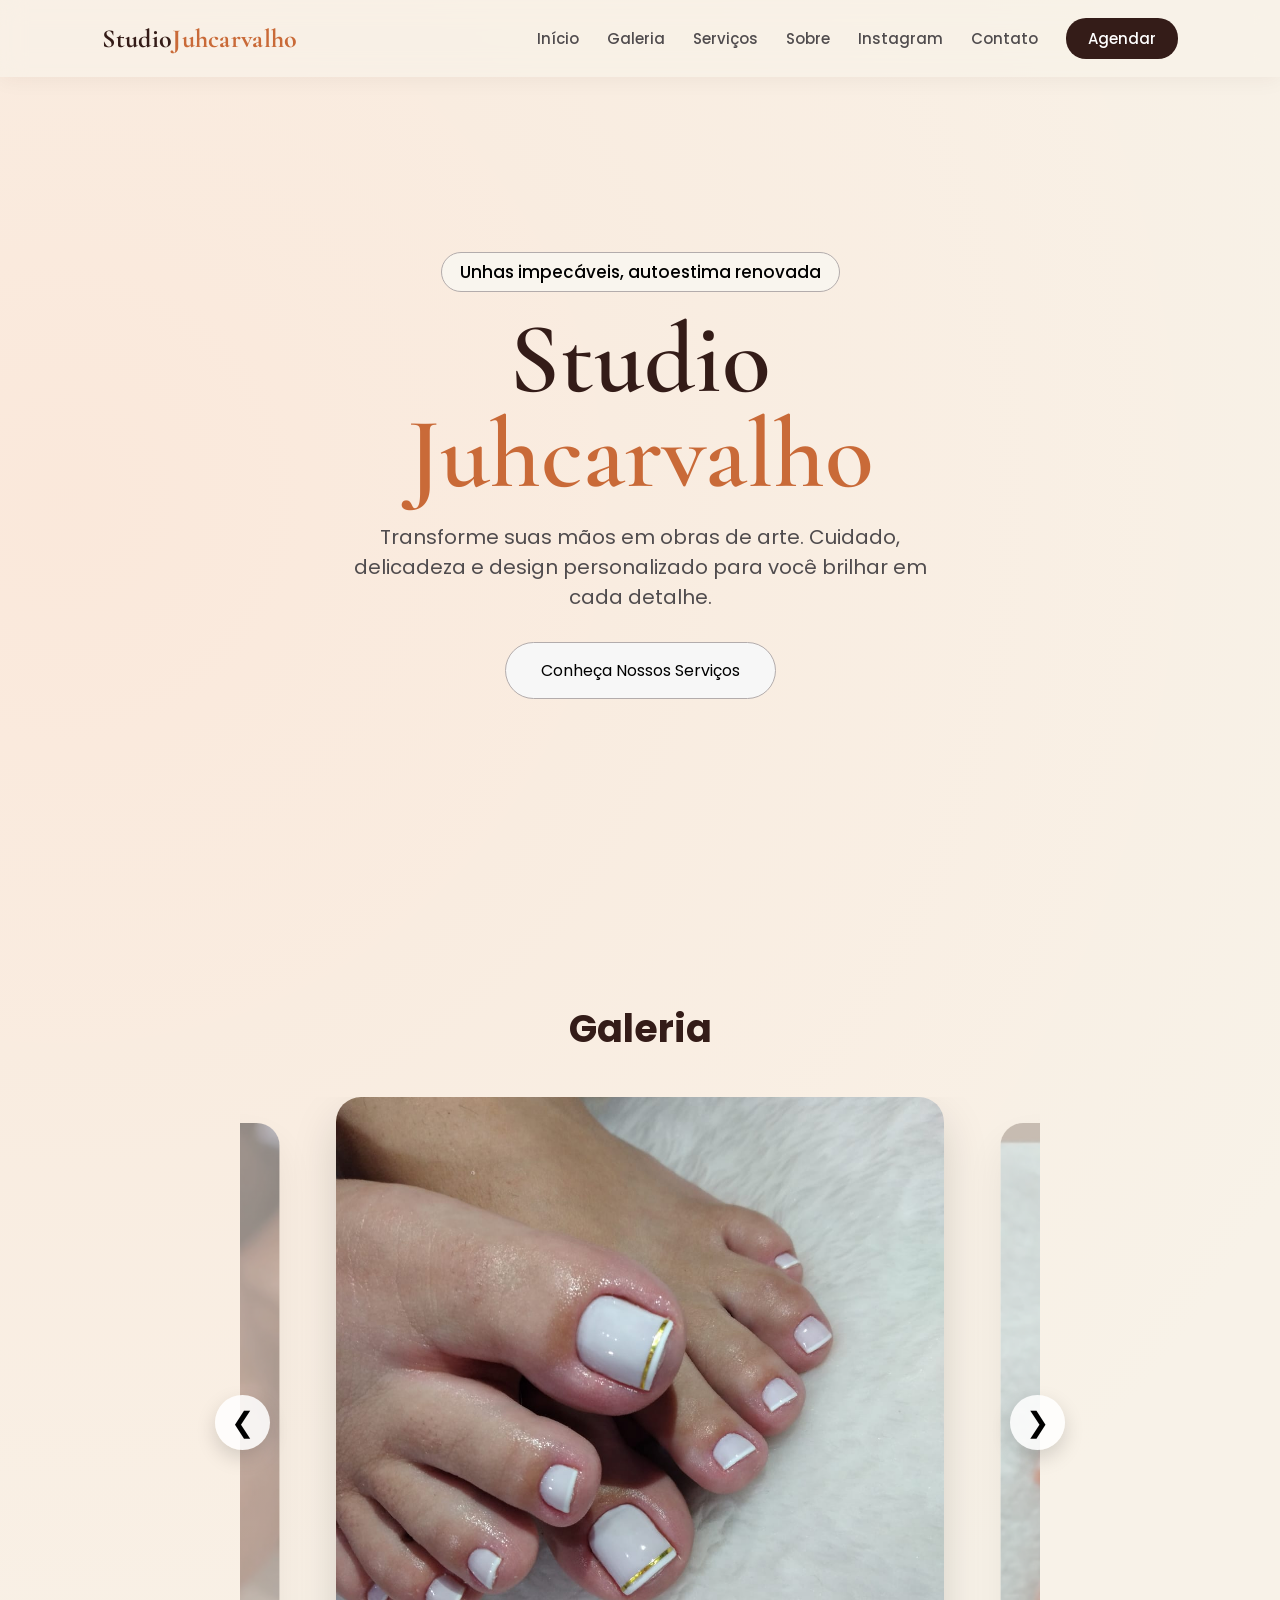
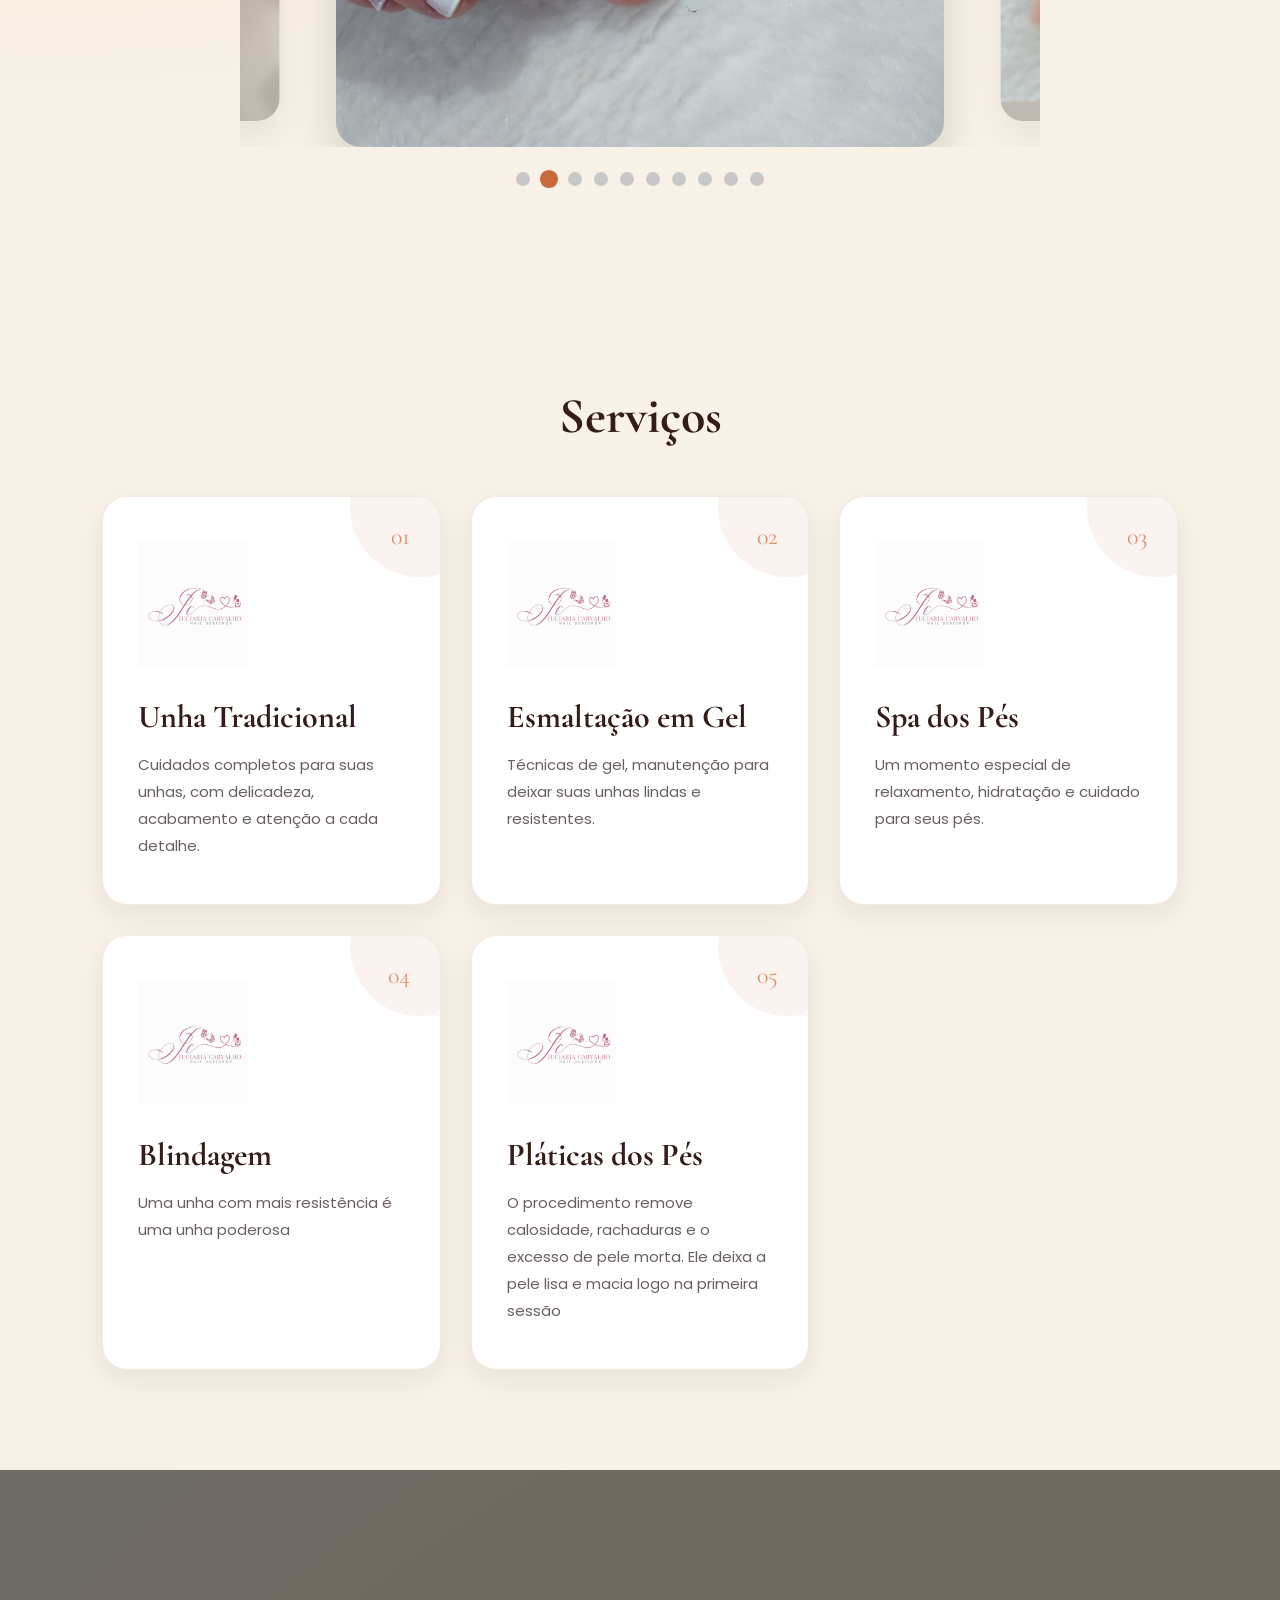
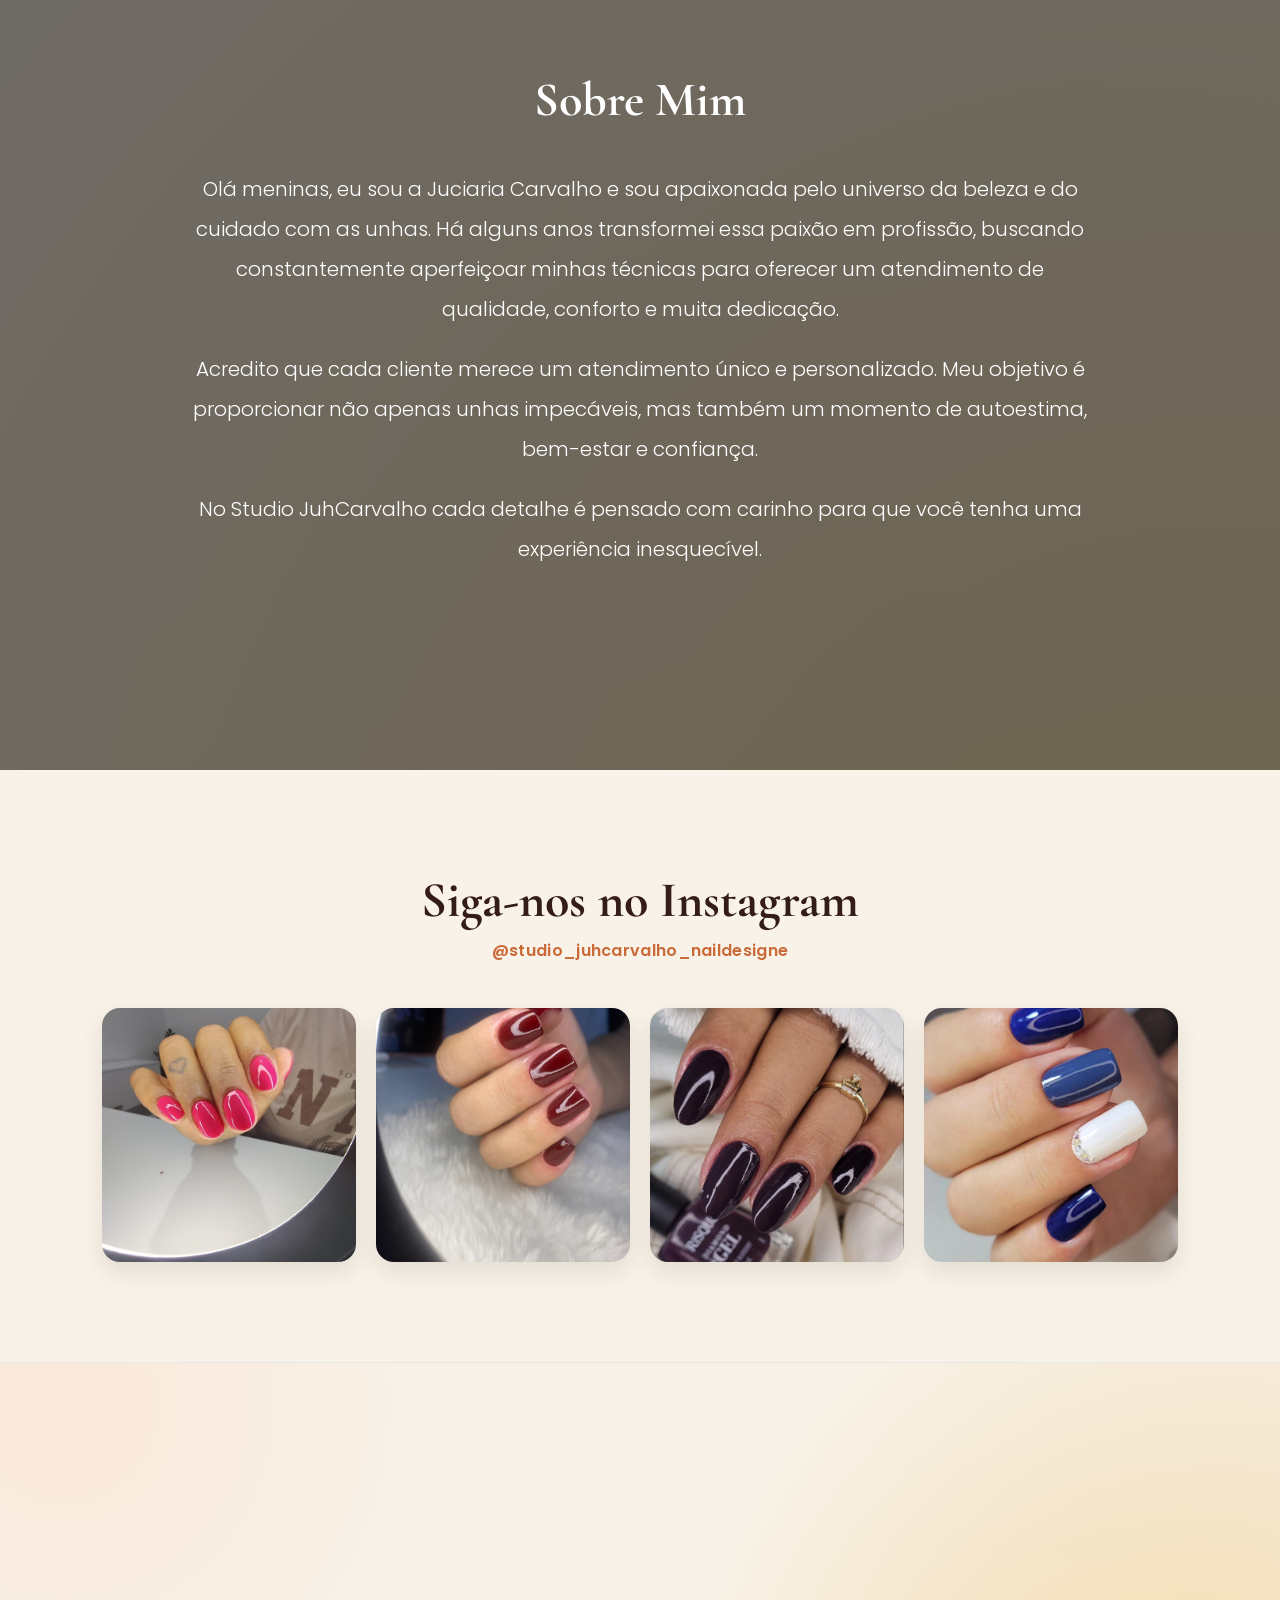
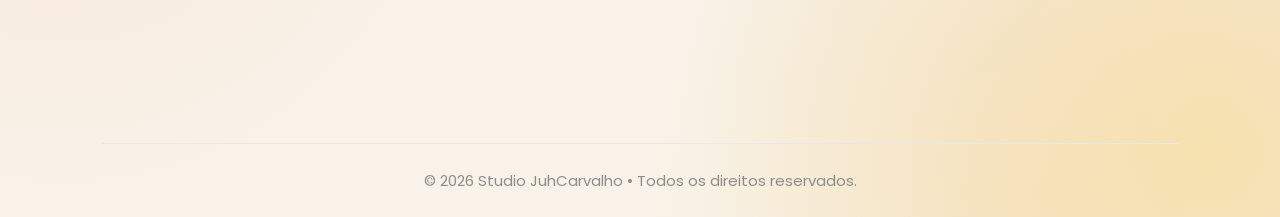
==== index.html @ 7eee3c88 "Mudança de arquivo" ====
<!DOCTYPE html>
<html lang="pt-BR">

<head>
    <meta charset="UTF-8">
    <meta name="viewport" content="width=device-width, initial-scale=1.0">

    <meta name="description"
        content="Studio Juhcarvalho - Cuidados, beleza e design personalizado para suas unhas.">

    <title>Studio Juhcarvalho</title>

    <!-- CSS -->
    <link rel="stylesheet" href="src/css/esmalteria.css">

    <!-- Google Fonts -->
    <link rel="preconnect" href="https://fonts.googleapis.com">
    <link rel="preconnect" href="https://fonts.gstatic.com" crossorigin>

    <link
        href="https://fonts.googleapis.com/css2?family=Poppins:wght@300;400;500;600;700&display=swap"
        rel="stylesheet">

    <link
        href="https://fonts.googleapis.com/css2?family=Cormorant+Garamond:wght@500;600;700&display=swap"
        rel="stylesheet">
</head>

<body>

    <!-- ==========================================
         CABEÇALHO
    =========================================== -->

    <header id="header">

        <a href="#inicio" class="logo">
            Studio<span>Juhcarvalho</span>
        </a>

        <nav id="nav-menu" aria-label="Menu principal">

            <a href="#inicio">Início</a>

            <a href="#galeria">Galeria</a>

            <a href="#servicos">Serviços</a>

            <a href="#sobre">Sobre</a>

            <a href="#instagram">Instagram</a>

            <a href="#contato">Contato</a>

            <a
                href="https://wa.me/5545998139385"
                target="_blank"
                rel="noopener noreferrer"
                class="nav-agendar">
                Agendar
            </a>

        </nav>

        <button
            class="menu-toggle"
            id="menu-toggle"
            type="button"
            aria-label="Abrir menu"
            aria-expanded="false"
            aria-controls="nav-menu">

            <span></span>
            <span></span>
            <span></span>

        </button>

    </header>

    <!-- Fundo escuro do menu mobile -->
    <div
        class="nav-overlay"
        id="nav-overlay"
        aria-hidden="true">
    </div>


    <!-- ==========================================
         HERO
    =========================================== -->

    <main>

        <section class="hero" id="inicio">

            <div class="subtitulo">
                Unhas impecáveis, autoestima renovada
            </div>

            <div class="hero-content">

                <h1 class="titulo">
                    <span class="escuro">Studio</span>
                    <br>
                    <span class="laranja">Juhcarvalho</span>
                </h1>

                <p class="color_p">
                    Transforme suas mãos em obras de arte.
                    Cuidado, delicadeza e design personalizado
                    para você brilhar em cada detalhe.
                </p>

                <a href="#servicos" class="btn">
                    Conheça nossos serviços
                </a>

            </div>

        </section>


        <!-- ==========================================
             GALERIA
        =========================================== -->

        <section id="galeria">

            <h2>Galeria</h2>

            <div class="carousel">

                <button
                    class="carousel-btn prev"
                    type="button"
                    aria-label="Imagem anterior">
                    &#10094;
                </button>

                <div class="carousel-container">

                    <div class="carousel-track">

                        <img
                            src="/img/img1.jpeg"
                            alt="Trabalho de unha realizado no Studio Juhcarvalho">

                        <img
                            src="/img/img2.jpeg"
                            alt="Trabalho de unha realizado no Studio Juhcarvalho">

                        <img
                            src="/img/img3.jpeg"
                            alt="Trabalho de unha realizado no Studio Juhcarvalho">

                        <img
                            src="/img/img4.jpeg"
                            alt="Trabalho de unha realizado no Studio Juhcarvalho">

                        <img
                            src="/img/img5.jpeg"
                            alt="Trabalho de unha realizado no Studio Juhcarvalho">

                        <img
                            src="/img/img6.jpeg"
                            alt="Trabalho de unha realizado no Studio Juhcarvalho">

                        <img
                            src="/img/img7.jpeg"
                            alt="Trabalho de unha realizado no Studio Juhcarvalho">

                        <img
                            src="/img/img8.jpeg"
                            alt="Trabalho de unha realizado no Studio Juhcarvalho">

                        <img
                            src="/img/img9.jpeg"
                            alt="Trabalho de unha realizado no Studio Juhcarvalho">

                        <img
                            src="/img/img10.jpeg"
                            alt="Trabalho de unha realizado no Studio Juhcarvalho">

                    </div>

                    <!-- Comentário teste-->

                </div>

                <button
                    class="carousel-btn next"
                    type="button"
                    aria-label="Próxima imagem">
                    &#10095;
                </button>

            </div>

            <div
                class="carousel-dots"
                aria-label="Navegação da galeria">
            </div>

        </section>


        <!-- ==========================================
             LIGHTBOX
        =========================================== -->

        <div
            class="lightbox"
            id="lightbox"
            role="dialog"
            aria-modal="true"
            aria-label="Visualização da imagem">

            <button
                class="close"
                type="button"
                aria-label="Fechar imagem">
                &times;
            </button>

            <img
                class="lightbox-img"
                src=""
                alt="Imagem ampliada">

        </div>


        <!-- ==========================================
             SERVIÇOS
        =========================================== -->

        <section id="servicos">

            <h2>Serviços</h2>

            <div class="cards">

                <div class="card">

                    <div
                        class="icone-servico"
                        aria-hidden="true">
                         <img src="/img/logo.jpeg" alt="Juciaria Carvalho Nail Designer" />
                    </div>

                    <h3>Unha Tradicional</h3>

                    <p>
                        Cuidados completos para suas unhas,
                        com delicadeza, acabamento e atenção
                        a cada detalhe.
                    </p>

                </div>


                <div class="card">

                    <div
                        class="icone-servico"
                        aria-hidden="true">
                         <img src="/img/logo.jpeg" alt="Juciaria Carvalho Nail Designer" />
                    </div>

                    <h3>Esmaltação em Gel</h3>
                    
                    <p>
                        Técnicas de gel, manutenção
                        para deixar suas unhas lindas e
                        resistentes.
                    </p>

                </div>


                <div class="card">

                    <div
                        class="icone-servico"
                        aria-hidden="true">
                         <img src="/img/logo.jpeg" alt="Juciaria Carvalho Nail Designer" />
                        
                    </div>

                    <h3>Spa dos Pés</h3>

                    <p>
                        Um momento especial de relaxamento,
                        hidratação e cuidado para seus pés.
                    </p>

                </div>

                 <div class="card">

                    <div
                        class="icone-servico"
                        aria-hidden="true">
                         <img src="/img/logo.jpeg" alt="Juciaria Carvalho Nail Designer" />
                        
                    </div>

                    <h3>Blindagem</h3>

                    <p>
                        Uma unha com mais resistência é uma unha poderosa
                    </p>

                </div>

                 <div class="card">

                    <div
                        class="icone-servico"
                        aria-hidden="true">
                         <img src="/img/logo.jpeg" alt="Juciaria Carvalho Nail Designer" />
                        
                    </div>

                    <h3>Pláticas dos Pés</h3>

                    <p>
                        O procedimento remove calosidade, rachaduras e o excesso de pele morta. Ele deixa a pele lisa e macia logo na primeira sessão
                    </p>

                </div>

                

            </div>

        </section>


        <!-- ==========================================
             SOBRE
        =========================================== -->

        <section id="sobre">

            <div class="sobre-overlay">

                <div class="sobre-conteudo">

                    <h2>Sobre Mim</h2>
                    
                    <p>
                        Olá meninas, eu sou a Juciaria Carvalho
                        e sou apaixonada pelo universo da beleza
                        e do cuidado com as unhas. Há alguns anos
                        transformei essa paixão em profissão,
                        buscando constantemente aperfeiçoar minhas
                        técnicas para oferecer um atendimento de
                        qualidade, conforto e muita dedicação.
                    </p>

                    <p>
                        Acredito que cada cliente merece um
                        atendimento único e personalizado. Meu
                        objetivo é proporcionar não apenas unhas
                        impecáveis, mas também um momento de
                        autoestima, bem-estar e confiança.
                    </p>

                    <p>
                        No Studio JuhCarvalho cada detalhe é
                        pensado com carinho para que você tenha
                        uma experiência inesquecível.
                    </p>

                </div>

            </div>

        </section>


        <!-- ==========================================
             INSTAGRAM
        =========================================== -->

        <section id="instagram">

            <h2>Siga-nos no Instagram</h2>

            <p class="instagram-sub">
                @studio_juhcarvalho_naildesigne
            </p>

            <div class="insta-grid">


                <!-- INSTAGRAM 1 -->

                <a
                    href="https://instagram.com/studio_juhcarvalho_naildesigne"
                    target="_blank"
                    rel="noopener noreferrer"
                    class="insta-item">

                    <img
                        src="/img/ft_insta1.jpeg"
                        alt="Publicação do Studio Juhcarvalho no Instagram">

                    <div class="insta-overlay">

                        <svg
                            class="insta-icon"
                            viewBox="0 0 24 24"
                            fill="none"
                            xmlns="http://www.w3.org/2000/svg"
                            aria-hidden="true">

                            <rect
                                x="2"
                                y="2"
                                width="20"
                                height="20"
                                rx="6"
                                stroke="white"
                                stroke-width="1.8"/>

                            <circle
                                cx="12"
                                cy="12"
                                r="5"
                                stroke="white"
                                stroke-width="1.8"/>

                            <circle
                                cx="17.5"
                                cy="6.5"
                                r="1.2"
                                fill="white"/>

                        </svg>

                        <span>Seguir</span>

                    </div>

                </a>


                <!-- INSTAGRAM 2 -->

                <a
                    href="https://instagram.com/studio_juhcarvalho_naildesigne"
                    target="_blank"
                    rel="noopener noreferrer"
                    class="insta-item">

                    <img
                        src="/img/ft_insta2.jpeg"
                        alt="Publicação do Studio Juhcarvalho no Instagram">

                    <div class="insta-overlay">

                        <svg
                            class="insta-icon"
                            viewBox="0 0 24 24"
                            fill="none"
                            xmlns="http://www.w3.org/2000/svg"
                            aria-hidden="true">

                            <rect
                                x="2"
                                y="2"
                                width="20"
                                height="20"
                                rx="6"
                                stroke="white"
                                stroke-width="1.8"/>

                            <circle
                                cx="12"
                                cy="12"
                                r="5"
                                stroke="white"
                                stroke-width="1.8"/>

                            <circle
                                cx="17.5"
                                cy="6.5"
                                r="1.2"
                                fill="white"/>

                        </svg>

                        <span>Seguir</span>

                    </div>

                </a>


                <!-- INSTAGRAM 3 -->

                <a
                    href="https://instagram.com/studio_juhcarvalho_naildesigne"
                    target="_blank"
                    rel="noopener noreferrer"
                    class="insta-item">

                    <img
                        src="/img/ft_insta3.jpeg"
                        alt="Publicação do Studio Juhcarvalho no Instagram">

                    <div class="insta-overlay">

                        <svg
                            class="insta-icon"
                            viewBox="0 0 24 24"
                            fill="none"
                            xmlns="http://www.w3.org/2000/svg"
                            aria-hidden="true">

                            <rect
                                x="2"
                                y="2"
                                width="20"
                                height="20"
                                rx="6"
                                stroke="white"
                                stroke-width="1.8"/>

                            <circle
                                cx="12"
                                cy="12"
                                r="5"
                                stroke="white"
                                stroke-width="1.8"/>

                            <circle
                                cx="17.5"
                                cy="6.5"
                                r="1.2"
                                fill="white"/>

                        </svg>

                        <span>Seguir</span>

                    </div>

                </a>


                <!-- INSTAGRAM 4 -->

                <a
                    href="https://instagram.com/studio_juhcarvalho_naildesigne"
                    target="_blank"
                    rel="noopener noreferrer"
                    class="insta-item">

                    <img
                        src="/img/ft_insta4.jpeg"
                        alt="Publicação do Studio Juhcarvalho no Instagram">

                    <div class="insta-overlay">

                        <svg
                            class="insta-icon"
                            viewBox="0 0 24 24"
                            fill="none"
                            xmlns="http://www.w3.org/2000/svg"
                            aria-hidden="true">

                            <rect
                                x="2"
                                y="2"
                                width="20"
                                height="20"
                                rx="6"
                                stroke="white"
                                stroke-width="1.8"/>

                            <circle
                                cx="12"
                                cy="12"
                                r="5"
                                stroke="white"
                                stroke-width="1.8"/>

                            <circle
                                cx="17.5"
                                cy="6.5"
                                r="1.2"
                                fill="white"/>

                        </svg>

                        <span>Seguir</span>

                    </div>

                </a>

            </div>

        </section>

    </main>


    <!-- ==========================================
         RODAPÉ / CONTATO
    =========================================== -->

    <footer
        class="footer"
        id="contato">

        <div class="footer-container">


            <!-- COLUNA 1 -->

            <div class="footer-col">

                <a
                    href="https://wa.me/5545998139385"
                    class="btn_agenda"
                    target="_blank"
                    rel="noopener noreferrer">

                    Agendar Horário

                </a>

                <h2 class="span_rod">
                    Studio<span>Juhcarvalho</span>
                </h2>

                <p>
                    Cuidando das suas mãos com amor,
                    arte e muita dedicação.
                    Agende seu horário e sinta a diferença.
                </p>

            </div>


            <!-- COLUNA 2 -->

            <div class="footer-col">

                <h3>CONTATO</h3>

                <p>
                    📞 (45) 9813-9385
                </p>

                <p>
                    📷 @studio_juhcarvalho_naildesigne
                </p>

                <p>
                    📍 Cascavel - PR
                </p>

            </div>


            <!-- COLUNA 3 -->

            <div class="footer-col">

                <h3>HORÁRIO DE FUNCIONAMENTO</h3>

                <p>
                    🕒 Segunda à Sexta: 6h às 22h
                </p>

                <p>
                    🕒 Sábado: 6h às 20h
                </p>

                <p>
                    🕒 Domingo: 13h às 16h
                </p>

            </div>

        </div>


        <div class="footer-bottom">

            © 2026 Studio JuhCarvalho
            • Todos os direitos reservados.

    </footer>


    <script src="src/js/esmalteria.js"></script>

</body>

</html>
---- src/css/esmalteria.css ----
/* ==================================================
   RESET
================================================== */

* {
    margin: 0;
    padding: 0;
    box-sizing: border-box;
}

html {
    scroll-behavior: smooth;
}

html,
body {
    overflow-x: hidden;
    width: 100%;
}

body {
    font-family: "Poppins", sans-serif;

    background:
        radial-gradient(
            circle at 5% 10%,
            rgba(255, 214, 194, 0.35) 0%,
            transparent 30%
        ),

        radial-gradient(
            circle at 95% 85%,
            rgba(242, 198, 92, 0.38) 0%,
            rgba(230, 174, 73, 0.18) 20%,
            transparent 42%
        ),

        radial-gradient(
            circle at 80% 100%,
            rgba(255, 230, 170, 0.22) 0%,
            transparent 35%
        ),

        #f8f2e8;

    color: #341C18;
}


/* ==================================================
   ACESSIBILIDADE
================================================== */

@media (prefers-reduced-motion: reduce) {

    *,
    *::before,
    *::after {

        animation-duration: 0.01ms !important;
        animation-iteration-count: 1 !important;
        transition-duration: 0.01ms !important;
        scroll-behavior: auto !important;

    }
}


a:focus-visible,
button:focus-visible {

    outline: 2px solid #C96A38;
    outline-offset: 3px;
    border-radius: 4px;

}


/* ==================================================
   CABEÇALHO
================================================== */

header {

    position: fixed;

    top: 0;
    left: 0;

    width: 100%;

    padding: 18px 8%;

    z-index: 1000;

    display: flex;

    justify-content: space-between;

    align-items: center;

    background: rgba(248, 242, 232, 0.7);

    backdrop-filter: blur(12px);
    -webkit-backdrop-filter: blur(12px);

    box-shadow:
        0 3px 20px rgba(52, 28, 24, 0.05);

    transition:
        background 0.35s ease,
        box-shadow 0.35s ease,
        padding 0.35s ease;

}


header.scrolled {

    padding: 12px 8%;

    background: rgba(248, 242, 232, 0.94);

    box-shadow:
        0 3px 20px rgba(52, 28, 24, 0.09);

}


/* ==================================================
   LOGO
================================================== */

.logo {

    font-family: "Cormorant Garamond", serif;

    font-size: 26px;

    font-weight: 700;

    text-decoration: none;

    letter-spacing: 0.3px;

    color: #341C18;

}

.logo span {
    color: #C96A38;
}


/* ==================================================
            CABEÇALHO   
================================================== */

nav {

    display: flex;

    align-items: center;

    gap: 28px;

}

nav a {

    text-decoration: none;

    color: #504c4e;

    font-weight: 500;

    font-size: 15px;

    position: relative;

    transition:
        color 0.3s ease;

}

nav a::after {

    content: "";

    position: absolute;

    left: 0;
    bottom: -5px;

    width: 0;

    height: 2px;

    background: #C96A38;

    transition:
        width 0.3s ease;

}

nav a:hover {
    color: #341C18;
}

nav a:hover::after {
    width: 100%;
}


/* ==================================================
   BOTÃO AGENDAR DO MENU
================================================== */

nav a.nav-agendar {

    background: #341C18;

    color: white;

    padding: 9px 22px;

    border-radius: 20px;

    transition:
        background 0.3s ease,
        transform 0.3s ease;

}

nav a.nav-agendar::after {
    display: none;
}

nav a.nav-agendar:hover {

    background: #C96A38;

    color: white;

    transform: translateY(-2px);

}


/* ==================================================
    ESPAÇAMENTO CABEÇALHO
================================================== */

.menu-toggle {

    display: none;

    flex-direction: column;

    justify-content: space-between;

    width: 26px;
    height: 18px;

    background: transparent;

    border: none;

    padding: 0;

    cursor: pointer;

    z-index: 1020;

}

.menu-toggle span {

    display: block;

    height: 2px;

    width: 100%;

    background: #341C18;

    border-radius: 2px;

    transition:
        transform 0.3s ease,
        opacity 0.3s ease;

}


.menu-toggle.active span:nth-child(1) {

    transform:
        translateY(8px)
        rotate(45deg);

}

.menu-toggle.active span:nth-child(2) {
    opacity: 0;
}

.menu-toggle.active span:nth-child(3) {

    transform:
        translateY(-8px)
        rotate(-45deg);

}


/* ==================================================
   OVERLAY DO MENU
================================================== */

.nav-overlay {

    display: none;

    position: fixed;

    inset: 0;

    background: rgba(20, 12, 10, 0.45);

    z-index: 998;

    opacity: 0;

    transition:
        opacity 0.3s ease;

}

.nav-overlay.active {

    display: block;

    opacity: 1;

}


/* ==================================================
   HERO
================================================== */

.hero {

    min-height: 100vh;

    display: flex;

    flex-direction: column;

    align-items: center;

    justify-content: center;

    text-align: center;

    padding: 110px 8% 60px;

}


/* ==================================================
   SUBTÍTULO
================================================== */

.subtitulo {

    display: inline-block;

    background-color: oklch(97% 0.01 80);

    color: #000;

    padding: 6px 18px;

    border-radius: 20px;

    font-size: 17px;

    margin-bottom: 20px;

    font-weight: 500;

    border: 1px solid #b3acac;

}


/* ==================================================
   TÍTULO
================================================== */

.titulo {

    font-family: "Cormorant Garamond", serif;

    font-weight: 600;

    line-height: 0.95;

    text-align: center;

    margin: 0 0 20px;

}

.escuro {

    color: #341C18;

    font-size: clamp(
        52px,
        10vw,
        100px
    );

}

.laranja {

    color: #C96A38;

    font-size: clamp(
        52px,
        10vw,
        100px
    );

}


.hero p {

    font-size: 20px;

    margin: 0 auto 30px;

    max-width: 600px;

}

.color_p {
    color: #504c4e;
}


/* ==================================================
   BOTÕES
================================================== */

.btn {

    display: inline-block;

    padding: 15px 35px;

    background: #f7f7f7;

    color: #000;

    border-radius: 30px;

    text-decoration: none;

    text-transform: capitalize;

    border: 1px solid #b3acac;

    transition:
        background-color 0.4s ease,
        transform 0.3s ease,
        box-shadow 0.3s ease;

}

.btn:hover {

    background: #bdbdbd;

    transform: translateY(-3px);

    box-shadow:
        0 8px 20px rgba(0, 0, 0, 0.15);

}


/* ==================================================
   BOTÕES DAS SEÇÕES
================================================== */

section {

    padding: 100px 8%;

}

#inicio,
#galeria,
#servicos,
#sobre,
#instagram,
#contato {

    scroll-margin-top: 90px;

}

h2 {

    font-size:
        clamp(28px, 5vw, 38px);

    margin-bottom: 40px;

    text-align: center;

}


/* ==================================================
   GALERIA
================================================== */

#galeria {

    padding: 100px 8%;

}




/*Mudar tamanho do carrocel*/
.carousel {

    position: relative;

    width: 100%;

    max-width: 800px;

    margin: auto;

    display: flex;

    align-items: center;

    justify-content: center;

}


.carousel-container {

    width: 100%;

    overflow: hidden;

}


.carousel-track {

    display: flex;

    align-items: center;

    transition:
        transform 0.6s ease;

}


/* ==================================================
   PEEK: mostra um "pedaço" das fotos vizinhas
   nas laterais antes delas aparecerem por completo
================================================== */

.carousel-track img {

    flex: 0 0 76%;

    width: 76%;

    margin: 0 2%;

    height: 650px;

    object-fit: cover;

    object-position: center;

    border-radius: 25px;

    box-shadow:
        0 20px 45px rgba(0, 0, 0, 0.15);

    user-select: none;

    -webkit-user-drag: none;

    cursor: pointer;

    display: block;

    opacity: 0.45;

    transform: scale(0.92);

    filter: brightness(0.85);

    transition:
        transform 0.6s ease,
        opacity 0.6s ease,
        filter 0.6s ease;

}


.carousel-track img.slide-ativo {

    opacity: 1;

    transform: scale(1);

    filter: brightness(1);

}


.carousel-track img:hover {
    filter: brightness(0.95);
}

.carousel-track img.slide-ativo:hover {
    filter: brightness(1);
}


/* ==================================================
   SETAS
================================================== */

.carousel-btn {

    position: absolute;

    width: 55px;

    height: 55px;

    border: none;

    border-radius: 50%;

    background: rgba(255, 255, 255, 0.85);

    font-size: 28px;

    cursor: pointer;

    z-index: 10;

    transition:
        transform 0.3s ease,
        background 0.3s ease;

    box-shadow:
        0 8px 20px rgba(0, 0, 0, 0.15);

}

.carousel-btn:hover {

    transform: scale(1.1);

    background: white;

}

.prev {
    left: -25px;
}

.next {
    right: -25px;
}


/* ==================================================
   BOLINHAS
================================================== */

.carousel-dots {

    display: flex;

    justify-content: center;

    gap: 12px;

    margin-top: 25px;

}

.dot {

    width: 14px;

    height: 14px;

    border-radius: 50%;

    background: #c8c8c8;

    cursor: pointer;

    border: none;

    padding: 0;

    transition:
        transform 0.3s ease,
        background 0.3s ease;

}

.dot.active {

    background: #C96A38;

    transform: scale(1.3);

}


/* ==================================================
   LIGHTBOX
================================================== */

.lightbox {

    position: fixed;

    inset: 0;

    width: 100%;
    height: 100%;

    background: rgba(0, 0, 0, 0.92);

    display: none;

    justify-content: center;

    align-items: center;

    z-index: 99999;

    padding: 30px;

}

.lightbox.active {
    display: flex;
}


.lightbox img {

    max-width: 90%;

    max-height: 90%;

    border-radius: 20px;

    object-fit: contain;

}


.close {

    position: absolute;

    top: 20px;

    right: 30px;

    width: 50px;
    height: 50px;

    border: none;

    background: transparent;

    color: white;

    font-size: 45px;

    line-height: 1;

    cursor: pointer;

}


/* ==================================================
   SERVIÇOS
================================================== */

#servicos {

    background: #f8f2e8;

}

#servicos h2 {

    font-family: "Cormorant Garamond", serif;

    font-size:
        clamp(32px, 6vw, 50px);

    color: #341C18;

    margin-bottom: 50px;

}


/* ==================================================
   CARDS/BLOCOS SERVIÇOS
================================================== */

.cards {

    display: grid;

    grid-template-columns:
        repeat(3, 1fr);

    gap: 30px;

    max-width: 1200px;

    margin: auto;

}


.card {

    position: relative;

    padding: 45px 35px;

    min-height: 300px;

    background: white;

    border-radius: 25px;

    border:
        1px solid rgba(
            201,
            106,
            56,
            0.15
        );

    box-shadow:
        0 10px 30px rgba(
            52,
            28,
            24,
            0.08
        );

    overflow: hidden;

    transition:
        transform 0.4s ease,
        box-shadow 0.4s ease,
        background 0.4s ease;

}


.card::before {

    content: "";

    position: absolute;

    width: 140px;
    height: 140px;

    border-radius: 50%;

    background:
        rgba(201, 106, 56, 0.08);

    top: -60px;
    right: -50px;

    transition:
        transform 0.4s ease;

}


.card::after {

    content: "01";

    position: absolute;

    top: 25px;
    right: 30px;

    font-family:
        "Cormorant Garamond",
        serif;

    font-size: 24px;

    color: #C96A38;

    opacity: 0.7;

}


.card:nth-child(2)::after {
    content: "02";
}

.card:nth-child(3)::after {
    content: "03";
}

.card:nth-child(4)::after {
    content: "04";
}

.card:nth-child(5)::after {
    content: "05";
}


/* ==================================================
   ÍCONE CARD SERVIÇOS
================================================== */

.icone-servico {
    display: flex;
    align-items: center;
    margin-bottom: 12px;
}

.icone-servico img {
    width: 110px;
    height: auto;
    object-fit: contain;
}


.card:hover .icone-servico {

    transform:
        rotate(8deg)
        scale(1.1);

}


/* ==================================================
   TÍTULO DO CARD SERVIÇOS
================================================== */

.card h3 {

    position: relative;

    font-family:
        "Cormorant Garamond",
        serif;

    font-size: 32px;

    color: #341C18;

    margin-top: 30px;

    margin-bottom: 15px;

}


/* ==================================================
   TEXTO DO CARD SERVIÇOS
================================================== */

.card p {

    position: relative;

    font-size: 15px;

    line-height: 1.8;

    color: #6a5f5f;

    max-width: 300px;

}


/* ==================================================
   HOVER CARD SERVIÇOS
================================================== */

.card:hover {

    transform:
        translateY(-12px);

    background: #fffaf5;

    box-shadow:
        0 20px 45px rgba(
            52,
            28,
            24,
            0.15
        );

}

.card:hover::before {

    transform:
        scale(1.5);

}


/* ==================================================
   SOBRE
================================================== */

#sobre {

    padding: 0;

    background-image:
        url("/img/juh.png");

    background-size: cover;

    background-position: center top;

    background-repeat: no-repeat;

    background-attachment: fixed;

}


.sobre-overlay {

    width: 100%;

    min-height: 100vh;

    background:
        rgba(0, 0, 0, 0.55);

    display: flex;

    justify-content: center;

    align-items: center;

    padding: 100px 8%;

}


.sobre-conteudo {

    max-width: 900px;

    color: white;

    text-align: center;

}


.sobre-conteudo h2 {

    font-family:
        "Cormorant Garamond",
        serif;

    font-size:
        clamp(30px, 7vw, 48px);

    margin-bottom: 40px;

    color: white;

}


.sobre-conteudo p {

    font-size: 20px;

    line-height: 2;

    font-weight: 300;

    margin-bottom: 20px;

}

.sobre-conteudo p:last-child {
    margin-bottom: 0;
}


/* ==================================================
   INSTAGRAM
================================================== */

#instagram {

    background: #f8f2e8;

    text-align: center;

}


#instagram h2 {

    font-family:
        "Cormorant Garamond",
        serif;

    font-size:
        clamp(32px, 6vw, 50px);

    color: #341C18;

    margin-bottom: 8px;

}


.instagram-sub {

    color: #C96A38;

    font-weight: 600;

    font-size: 16px;

    letter-spacing: 0.3px;

    margin-bottom: 45px;

}


.insta-grid {

    display: grid;

    grid-template-columns:
        repeat(4, 1fr);

    gap: 20px;

    max-width: 1200px;

    margin: 0 auto;

}


.insta-item {

    position: relative;

    display: block;

    aspect-ratio: 1 / 1;

    overflow: hidden;

    border-radius: 18px;

    box-shadow:
        0 10px 25px rgba(
            52,
            28,
            24,
            0.1
        );

}


.insta-item img {

    width: 100%;

    height: 100%;

    object-fit: cover;

    display: block;

    transition:
        transform 0.5s ease;

}


.insta-overlay {

    position: absolute;

    inset: 0;

    display: flex;

    flex-direction: column;

    align-items: center;

    justify-content: center;

    gap: 8px;

    background:
        linear-gradient(
            150deg,
            rgba(201, 106, 56, 0.88),
            rgba(52, 28, 24, 0.88)
        );

    opacity: 0;

    transition:
        opacity 0.4s ease;

}


.insta-icon {

    width: 30px;

    height: 30px;

}


.insta-overlay span {

    color: white;

    font-weight: 600;

    font-size: 14px;

    letter-spacing: 0.5px;

    text-transform: uppercase;

}


.insta-item:hover .insta-overlay,
.insta-item:focus-visible .insta-overlay {

    opacity: 1;

}


.insta-item:hover img {

    transform:
        scale(1.08);

}


/* ==================================================
   RODAPÉ
================================================== */

.footer {

    background:

        radial-gradient(
            circle at 5% 10%,
            rgba(255, 214, 194, 0.35) 0%,
            transparent 30%
        ),

        radial-gradient(
            circle at 95% 85%,
            rgba(242, 198, 92, 0.38) 0%,
            rgba(230, 174, 73, 0.18) 20%,
            transparent 42%
        ),

        radial-gradient(
            circle at 80% 100%,
            rgba(255, 230, 170, 0.22) 0%,
            transparent 35%
        ),

        #f8f2e8;

    padding:
        70px 8% 25px;

    border-top:
        1px solid #e6e6e6;

}


.footer-container {

    display: flex;

    justify-content: space-between;

    flex-wrap: wrap;

    gap: 50px;

}


.footer-col {

    flex: 1;

    min-width: 250px;

}


.footer-col h2 {

    font-family:
        "Cormorant Garamond",
        serif;

    font-size:
        clamp(30px, 6vw, 42px);

    margin-bottom: 20px;

    color: #341C18;

}


.footer-col h2 span {
    color: #C96A38;
}


.footer-col h3 {

    font-size: 22px;

    margin-bottom: 25px;

    color: #341C18;

    letter-spacing: 1px;

}


.footer-col p {

    color: #6a5f5f;

    font-size: 17px;

    line-height: 2;

}



/* ==================================================
   BOTÃO AGENDA
================================================== */

.btn_agenda {

    display: inline-block;

    padding: 15px 35px;

    background: #3ebe74;

    color: #000;

    border-radius: 30px;

    text-decoration: none;

    border: 1px solid #b3acac;

    margin-bottom: 30px;

    transition:
        background-color 0.4s ease,
        transform 0.3s ease,
        box-shadow 0.3s ease;

}


.btn_agenda:hover {

    background: #ebdde8;

    transform:
        translateY(-3px);

    box-shadow:
        0 8px 20px rgba(
            0,
            0,
            0,
            0.15
        );

}


.span_rod {

    display: flex;

    justify-content: flex-start;

}


/* ==================================================
   FOOTER BOTTOM
================================================== */

.footer-bottom {

    margin-top: 50px;

    padding-top: 25px;

    border-top:
        1px solid #e8e8e8;

    text-align: center;

    color: #8d8d8d;

    font-size: 15px;

}


/* ==================================================
   ANIMAÇÃO
================================================== */

.animar {

    opacity: 0;

    transform:
        translateY(40px);

    transition:
        opacity 0.9s ease,
        transform 0.9s ease;

}


.animar.aparecer {

    opacity: 1;

    transform:
        translateY(0);

}


/* ==================================================
   TABLET
================================================== */

@media (max-width: 1024px) {

    .menu-toggle {
        display: flex;
    }


    nav {

        position: fixed;

        top: 0;

        right: -100%;

        height: 100vh;

        width: min(
            78%,
            320px
        );

        background: #f8f2e8;

        flex-direction: column;

        align-items: flex-start;

        justify-content: center;

        gap: 30px;

        padding: 40px;

        box-shadow:
            -12px 0 35px rgba(
                0,
                0,
                0,
                0.12
            );

        z-index: 1010;

        transition:
            right 0.4s ease;

    }


    nav.active {
        right: 0;
    }


    nav a {
        font-size: 18px;
    }


    nav a.nav-agendar {
        margin-top: 10px;
    }


    .cards {

        grid-template-columns: 1fr;

        gap: 24px;

    }


    .card {

        max-width: 480px;

        width: 100%;

        margin: 0 auto;

    }


    .insta-grid {

        grid-template-columns:
            repeat(2, 1fr);

    }

}


/* ==================================================
   TABLET GALERIA
================================================== */

@media (max-width: 900px) {

    .carousel-track img {

        height: 420px;

        flex: 0 0 82%;
        width: 82%;
        margin: 0 1.5%;

    }


    .carousel-btn {

        width: 45px;

        height: 45px;

        font-size: 22px;

    }


    .prev {
        left: 10px;
    }

    .next {
        right: 10px;
    }


    #sobre {

        background-attachment:
            scroll;

    }


    .sobre-conteudo p {

        font-size: 16px;

        line-height: 1.8;

    }

}


/* ==================================================
   CELULAR
================================================== */

@media (max-width: 600px) {

    section {

        padding:
            60px 6%;

    }


    #galeria {

        padding:
            60px 6%;

    }


    .hero {

        min-height: 100vh;

        padding:
            110px 6% 50px;

    }


    .subtitulo {

        font-size: 14px;

        padding:
            6px 14px;

    }


    .escuro,
    .laranja {

        font-size:
            clamp(
                46px,
                14vw,
                70px
            );

    }


    .hero p {

        font-size: 17px;

        padding:
            0 4px;

    }


    .btn {

        padding:
            13px 25px;

        font-size: 14px;

    }


    .carousel-track img {

        height: 280px;

        flex: 0 0 86%;
        width: 86%;
        margin: 0 1%;
        border-radius: 18px;

    }


    .carousel-btn {

        width: 40px;

        height: 40px;

        font-size: 20px;

    }


    .prev {
        left: 8px;
    }

    .next {
        right: 8px;
    }


    .carousel-dots {

        gap: 9px;

        margin-top: 18px;

    }


    .dot {

        width: 11px;

        height: 11px;

    }


    #servicos h2,
    #instagram h2 {

        margin-bottom:
            30px;

    }


    .card {

        padding:
            35px 25px;

        min-height:
            unset;

    }


    .card h3 {

        font-size: 26px;

    }


    .card p {

        max-width:
            100%;

    }


    .sobre-overlay {

        padding:
            80px 6%;

    }


    .sobre-conteudo h2 {

        margin-bottom:
            25px;

    }


    .sobre-conteudo p {

        font-size: 15px;

        line-height:
            1.8;

    }


    .insta-grid {

        grid-template-columns:
            repeat(2, 1fr);

        gap: 14px;

    }


    .footer {

        padding:
            60px 6% 25px;

    }


    .footer-container {

        gap: 40px;

    }


    .footer-col {

        min-width:
            100%;

    }


    .footer-col h3 {

        font-size: 19px;

    }


    .footer-col p {

        font-size: 15px;

    }


    .span_rod {

        justify-content:
            flex-start;

    }

}
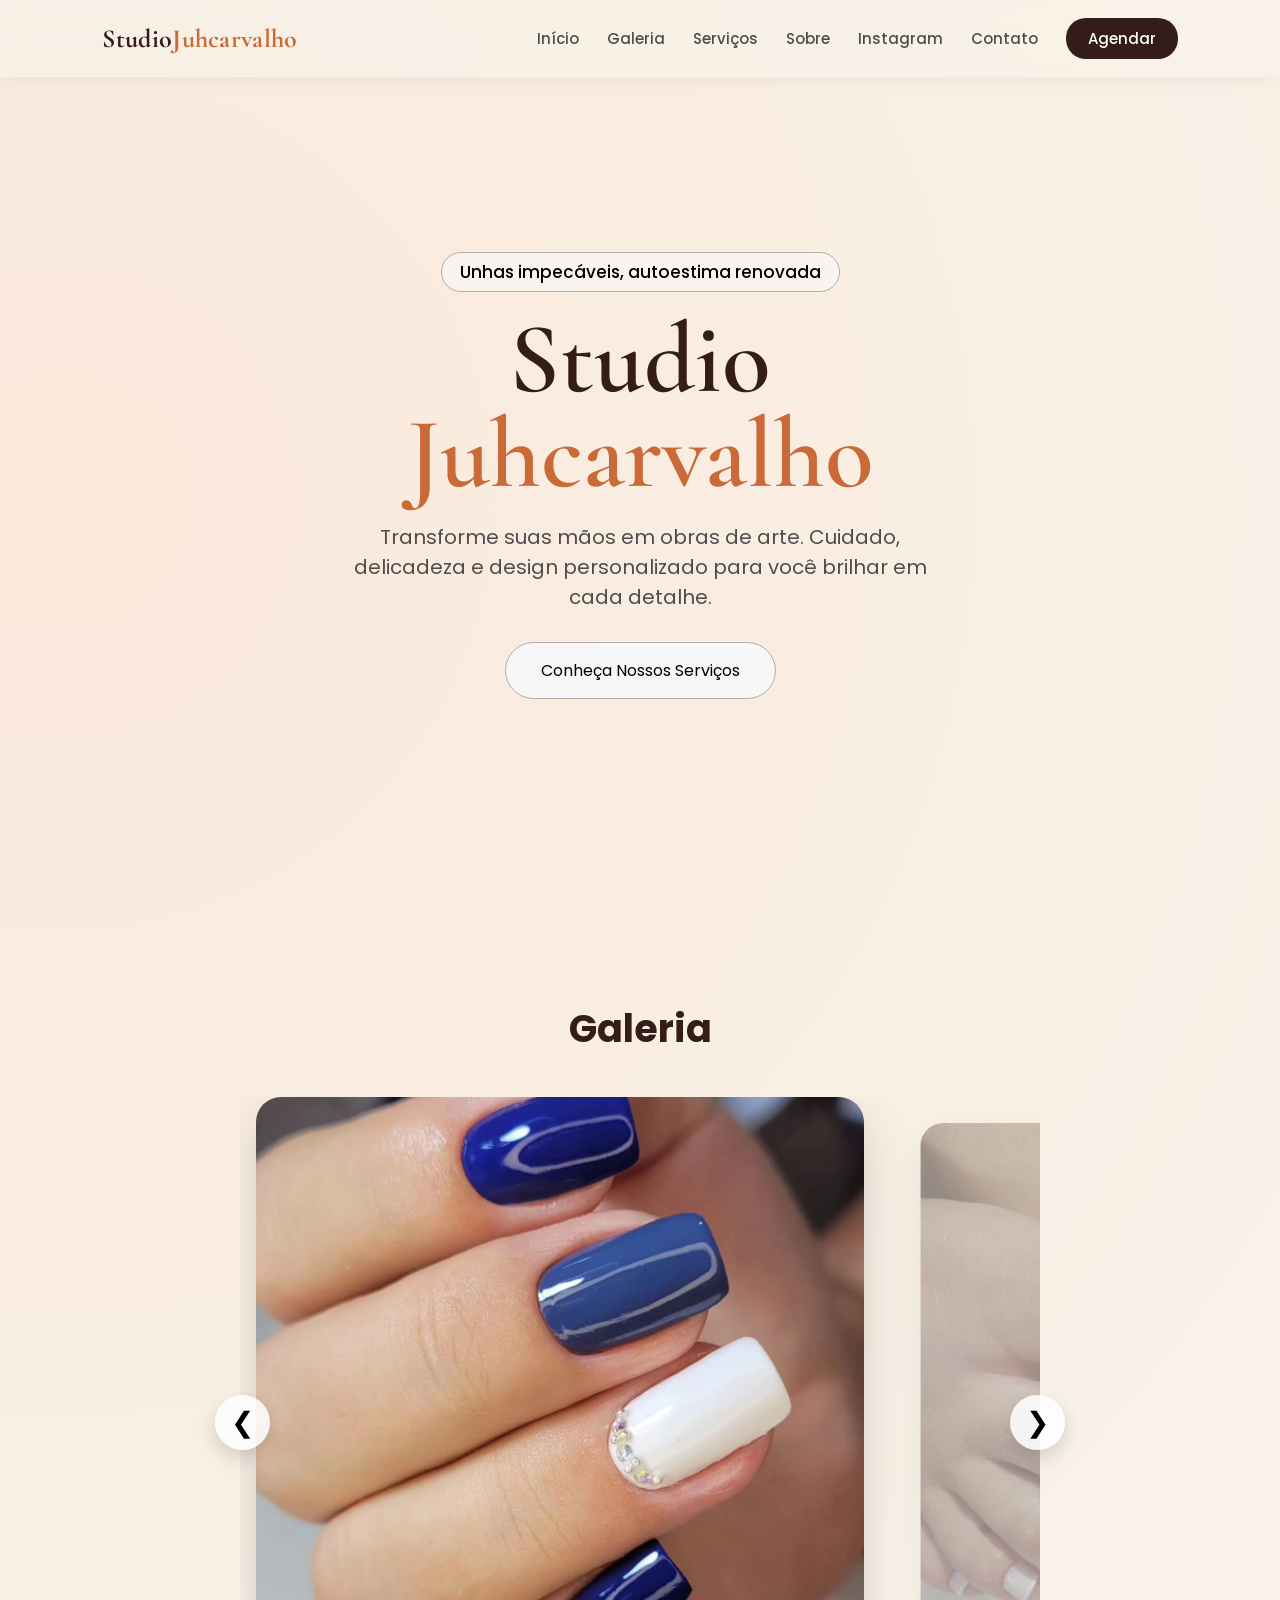
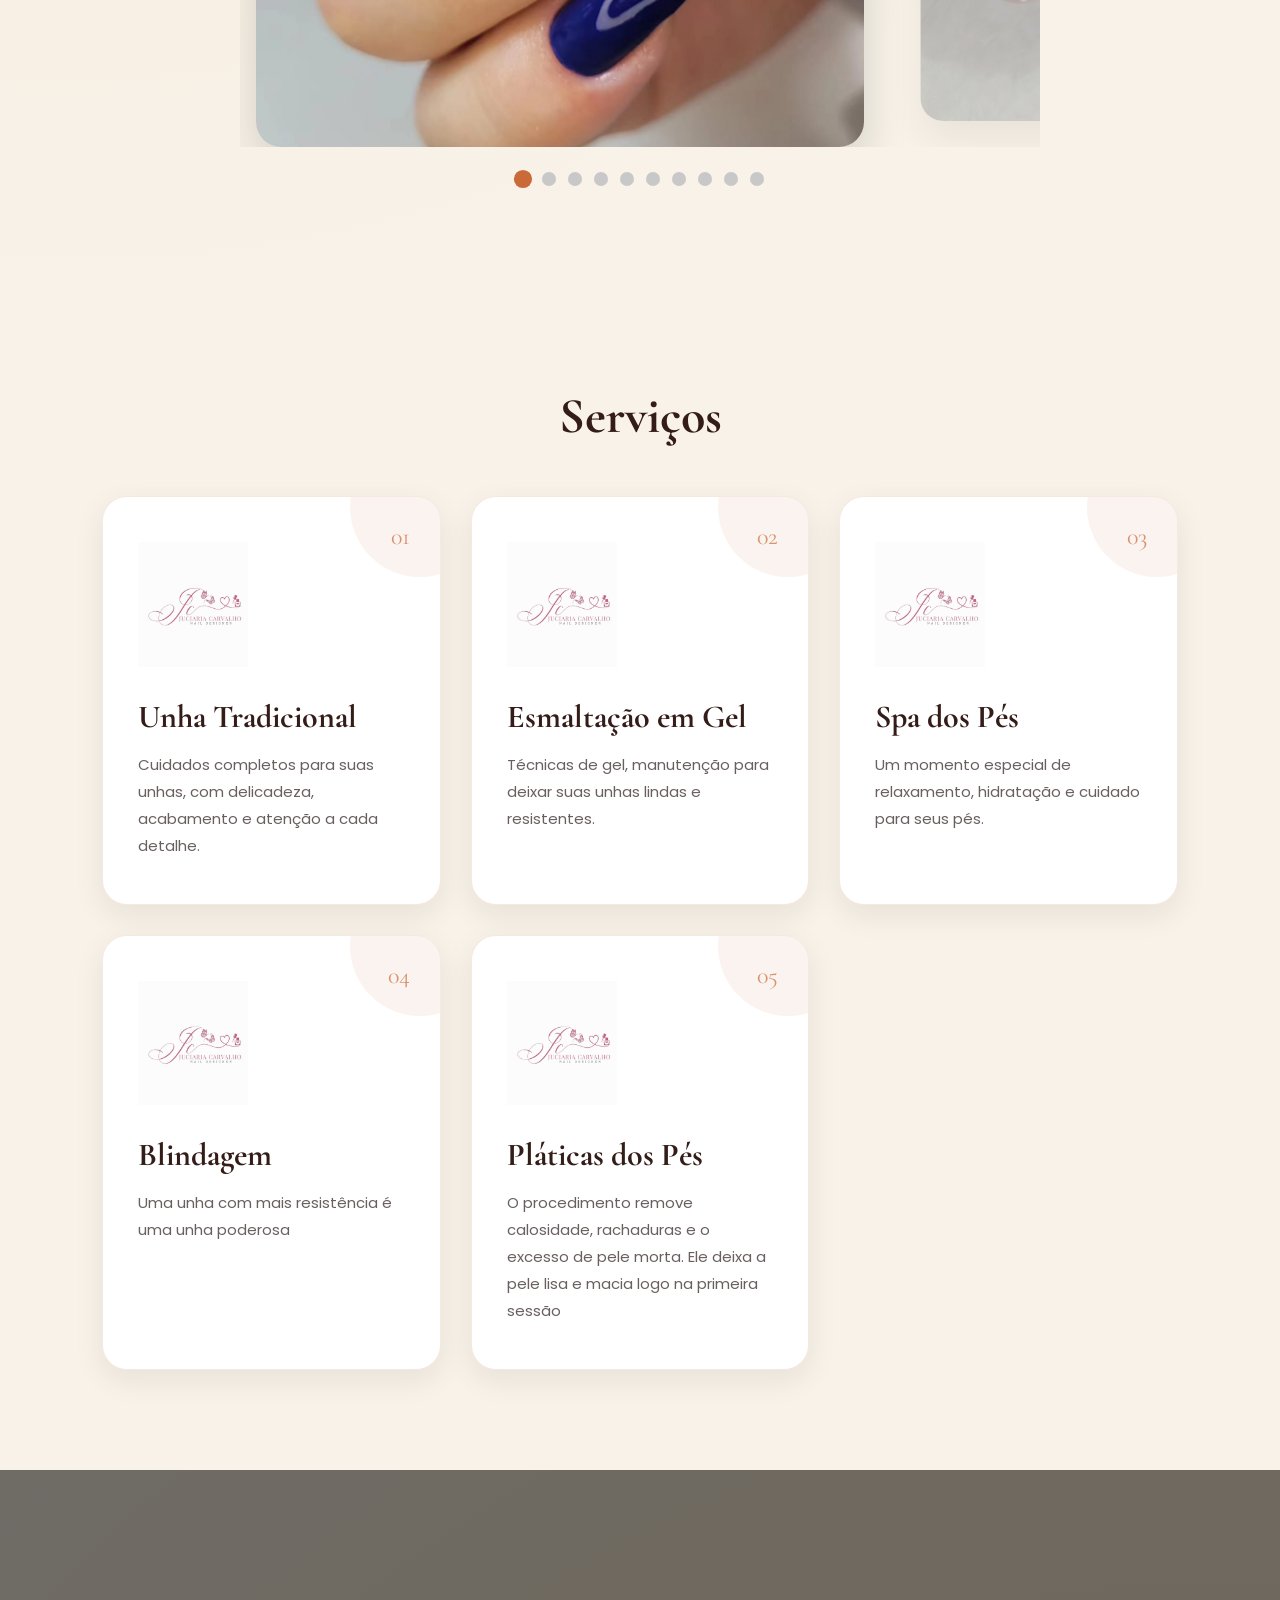
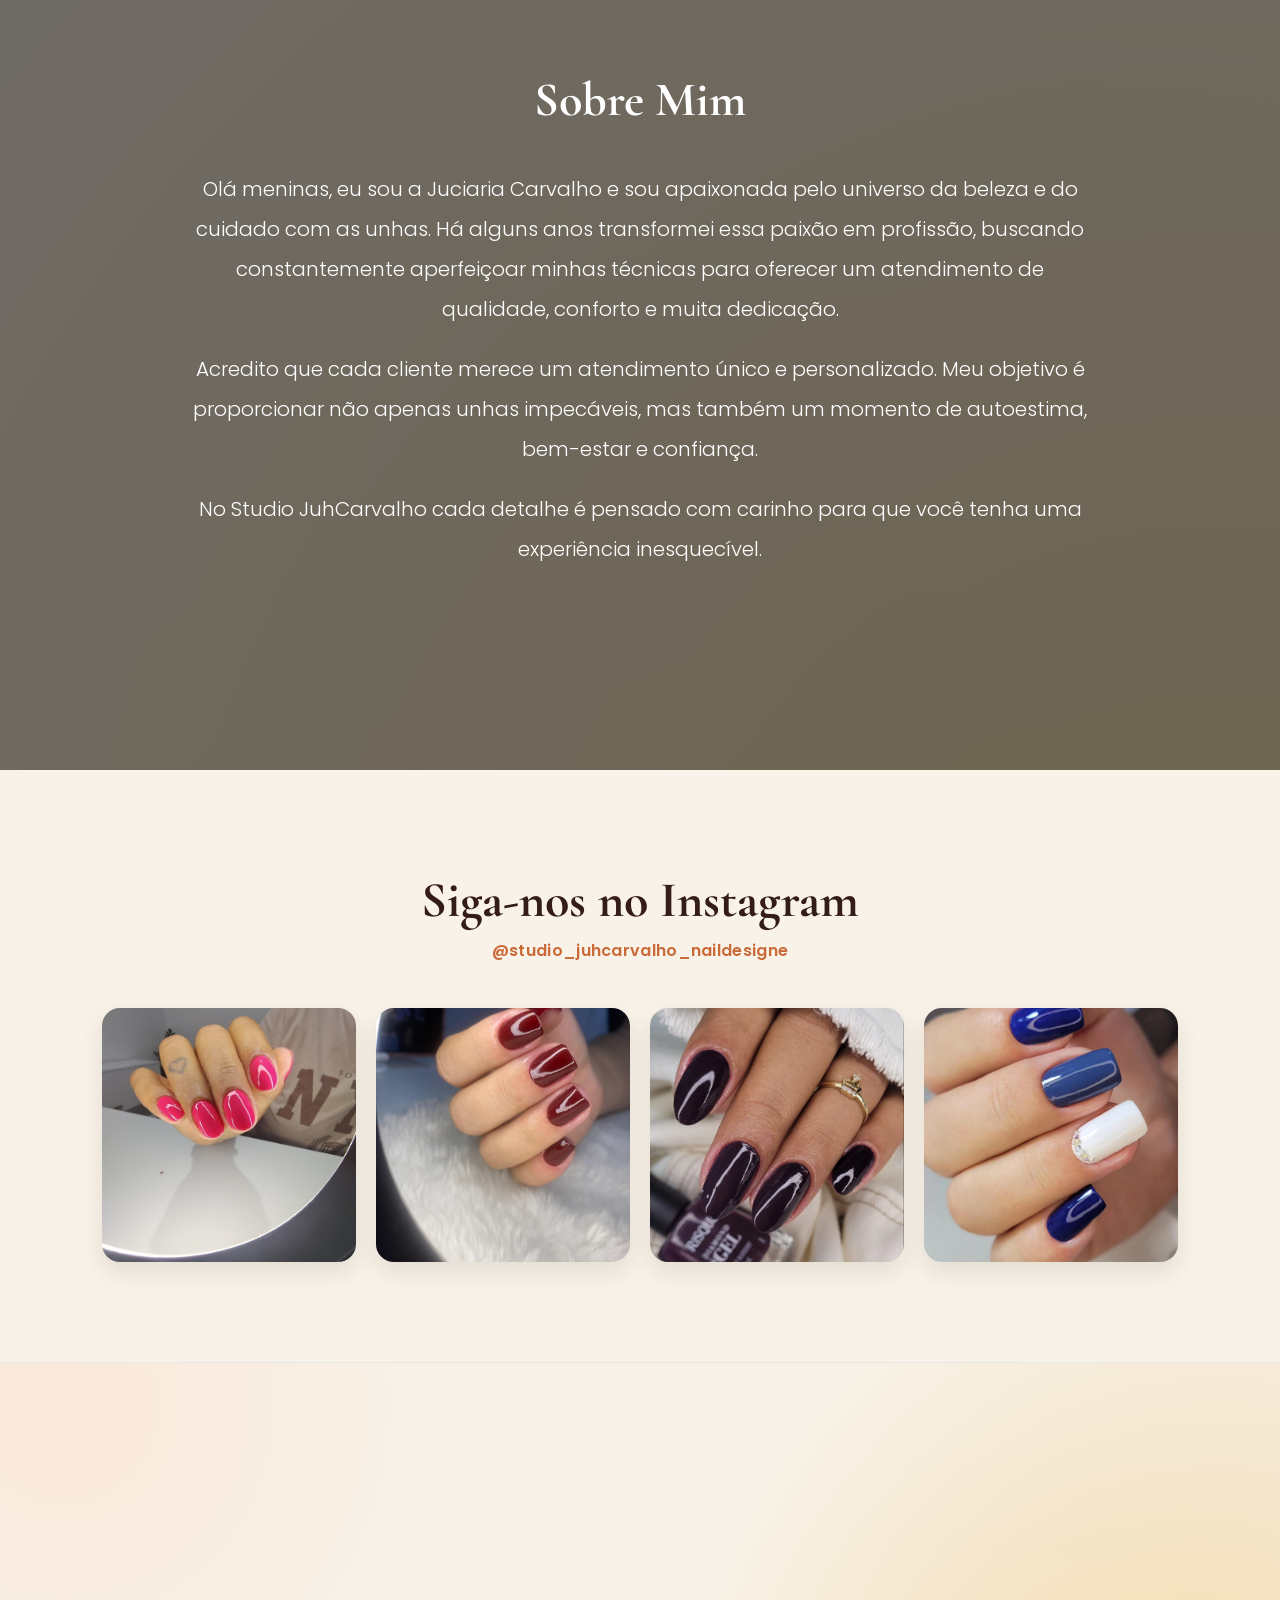
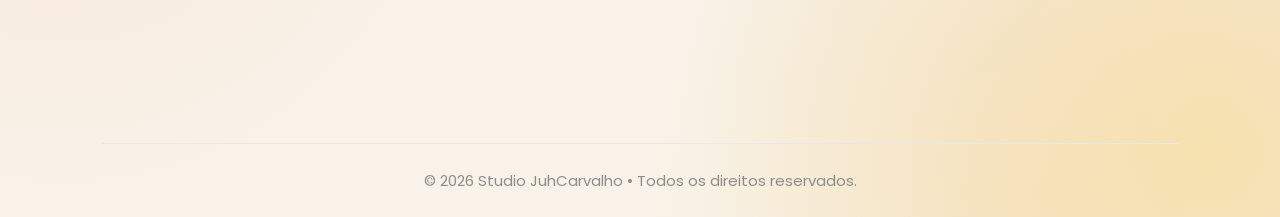
==== commit fd89e4c5: "Adicionando ao navegador" ====
--- a/index.html
+++ b/index.html
@@ -24,6 +24,8 @@
     <link
         href="https://fonts.googleapis.com/css2?family=Cormorant+Garamond:wght@500;600;700&display=swap"
         rel="stylesheet">
+
+        <meta name="google-site-verification" content="yb7x_upyw1H6-jLpk74MDNKrvI9VFrtBOwXJQN1eCfI" />
 </head>
 
 <body>
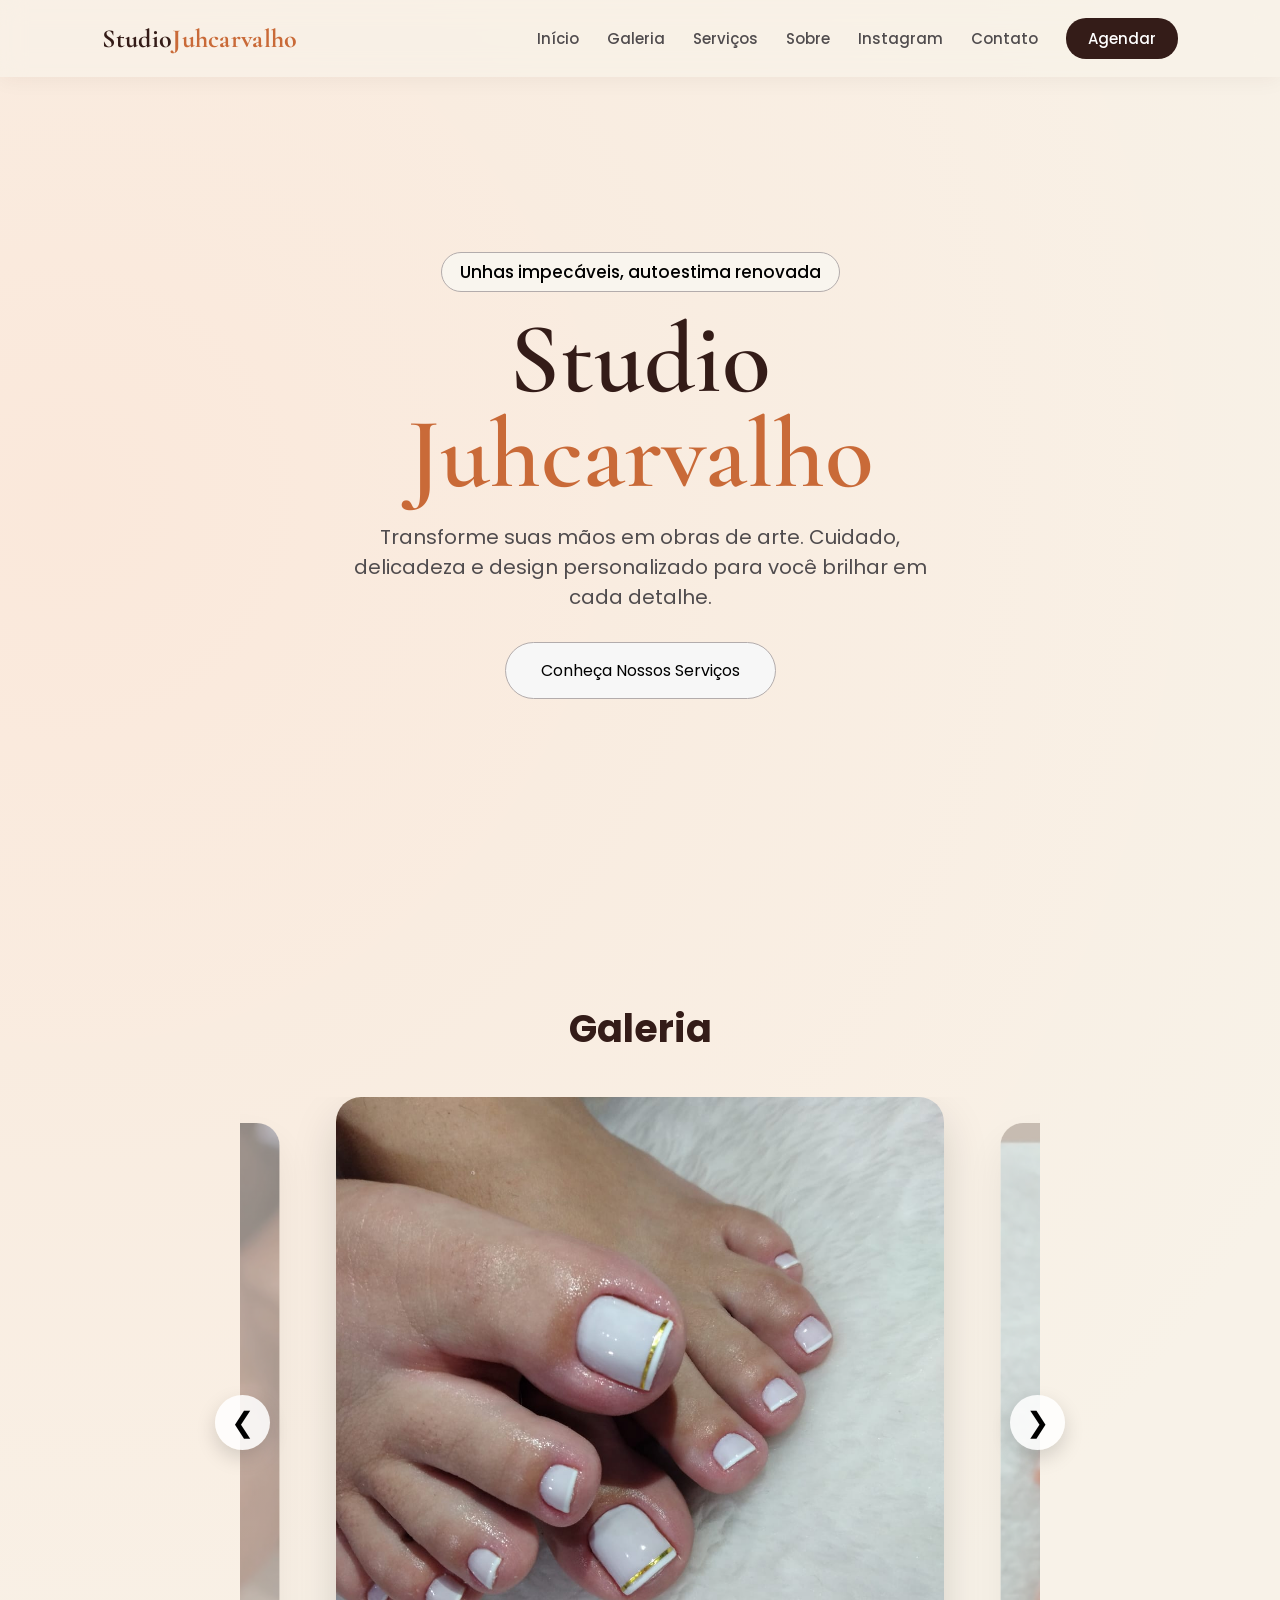
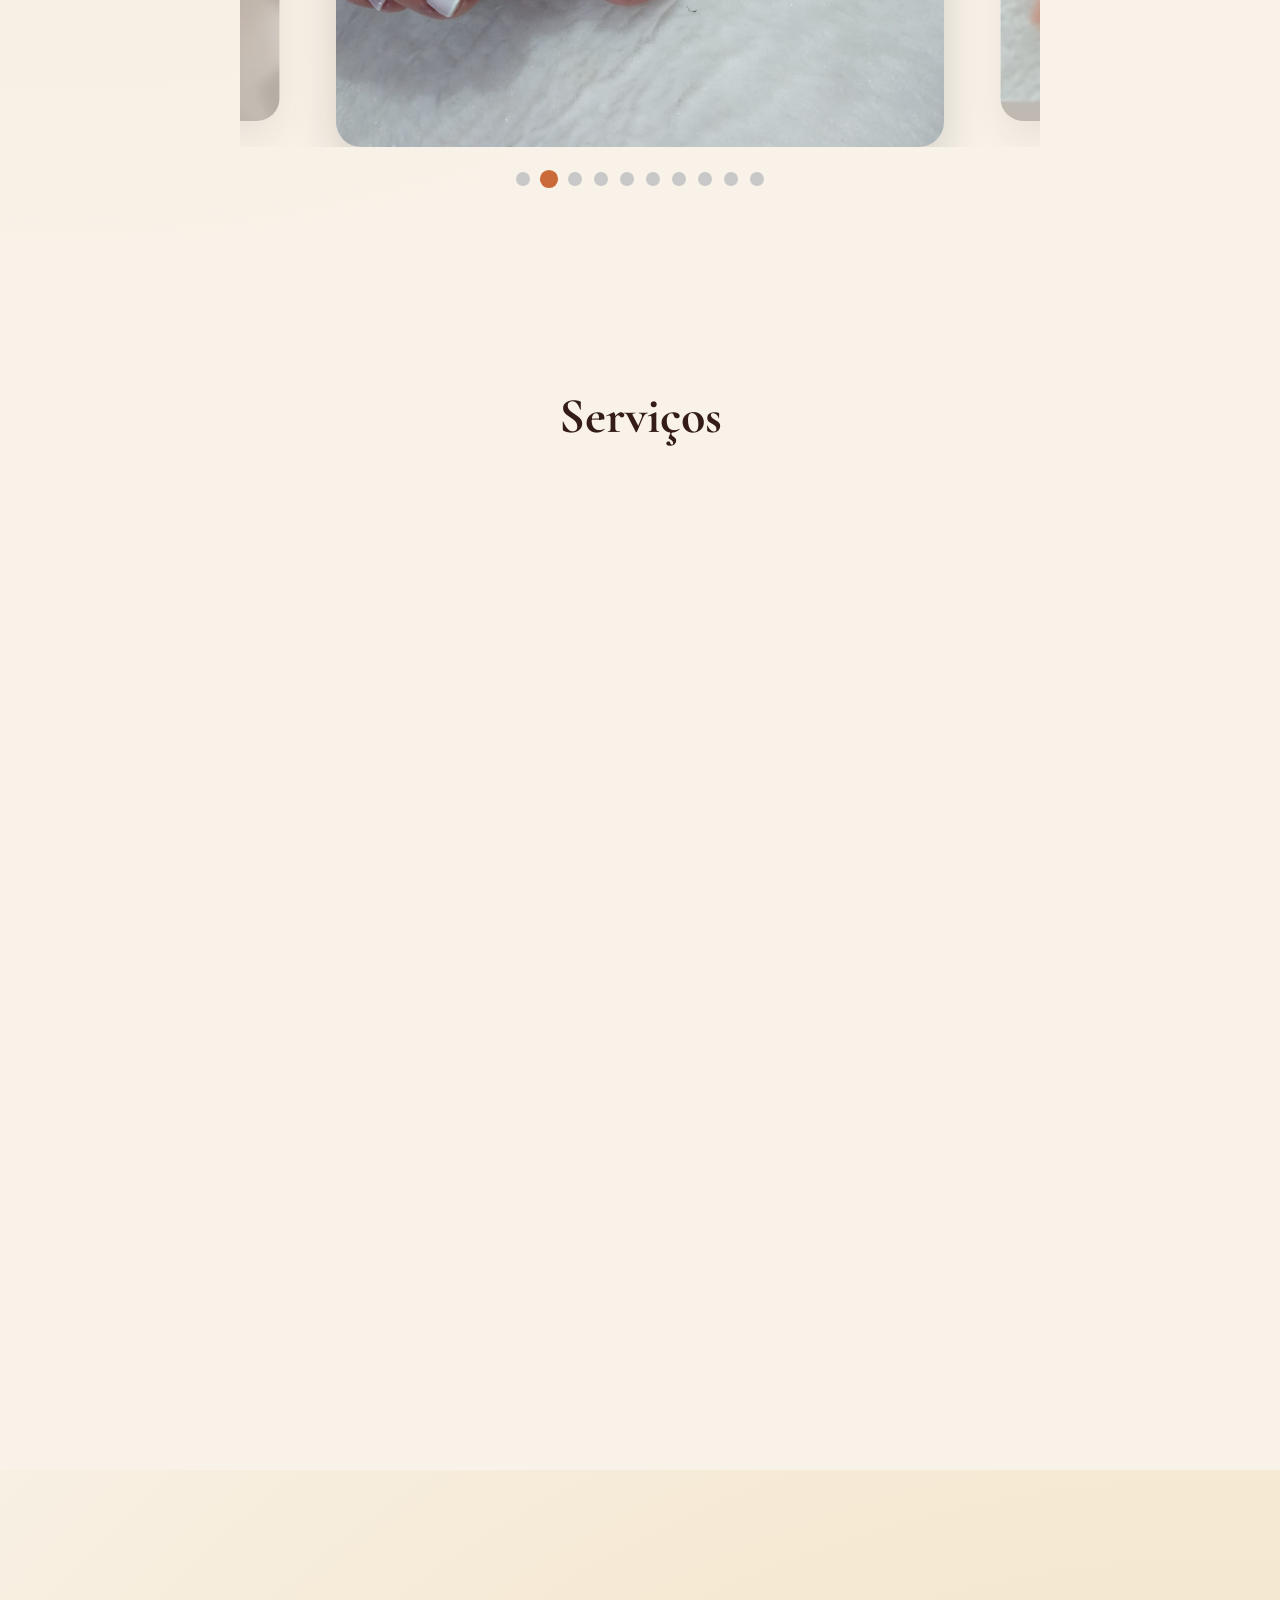
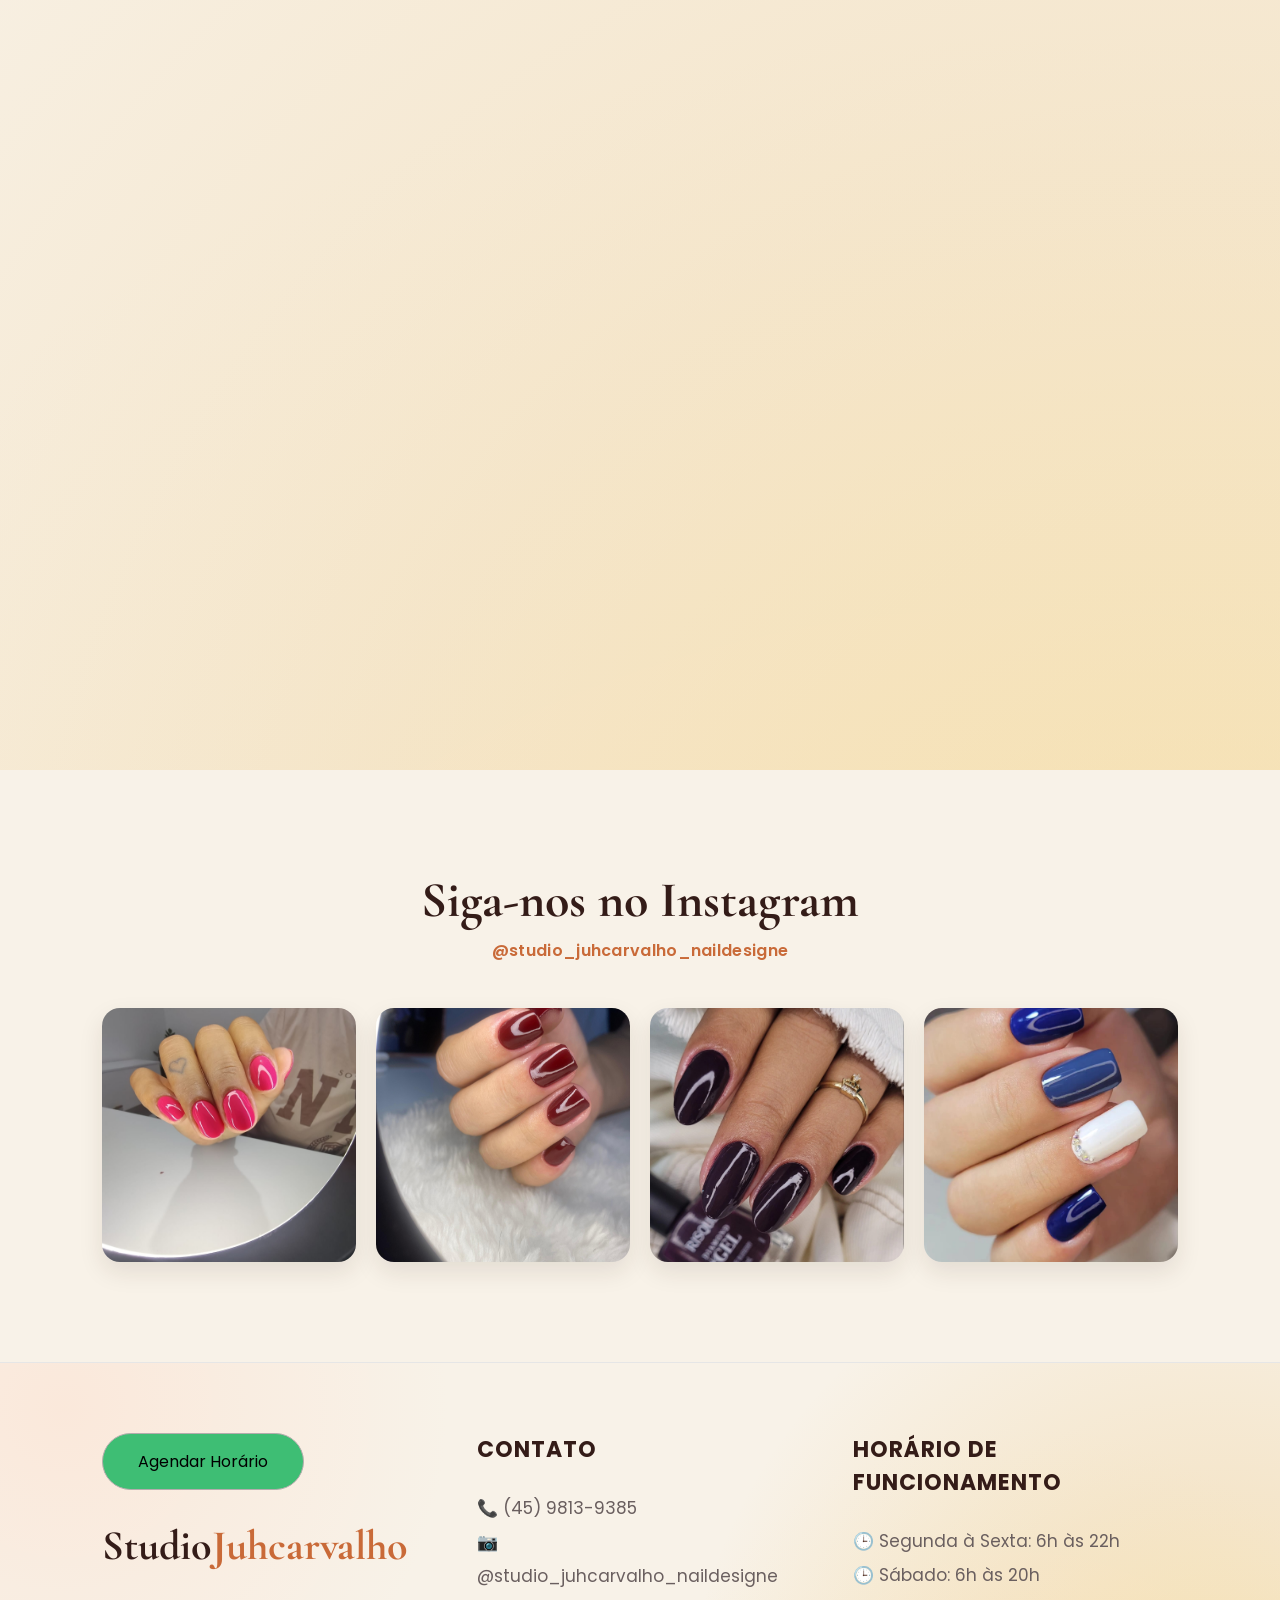
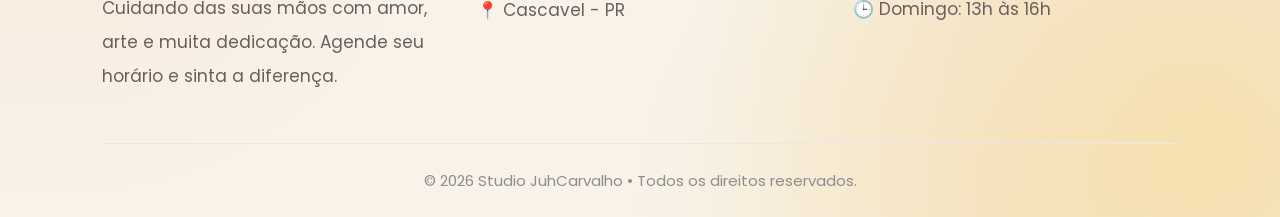
==== commit cc7e60af: "Logo adicionada" ====
--- a/index.html
+++ b/index.html
@@ -10,8 +10,16 @@
 
     <title>Studio Juhcarvalho</title>
 
+
+   <link rel="icon" type="image/png" href="./img/logo.jpeg">
+
+<!-- <a href="https://www.flaticon.com/free-icons/nail-polish" title="nail polish icons">Nail polish icons created by Magnific - Flaticon</a> -->
+
     <!-- CSS -->
     <link rel="stylesheet" href="src/css/esmalteria.css">
+
+    
+
 
     <!-- Google Fonts -->
     <link rel="preconnect" href="https://fonts.googleapis.com">
@@ -30,9 +38,7 @@
 
 <body>
 
-    <!-- ==========================================
-         CABEÇALHO
-    =========================================== -->
+    <!-- ===CABEÇALHO=== -->
 
     <header id="header">
 
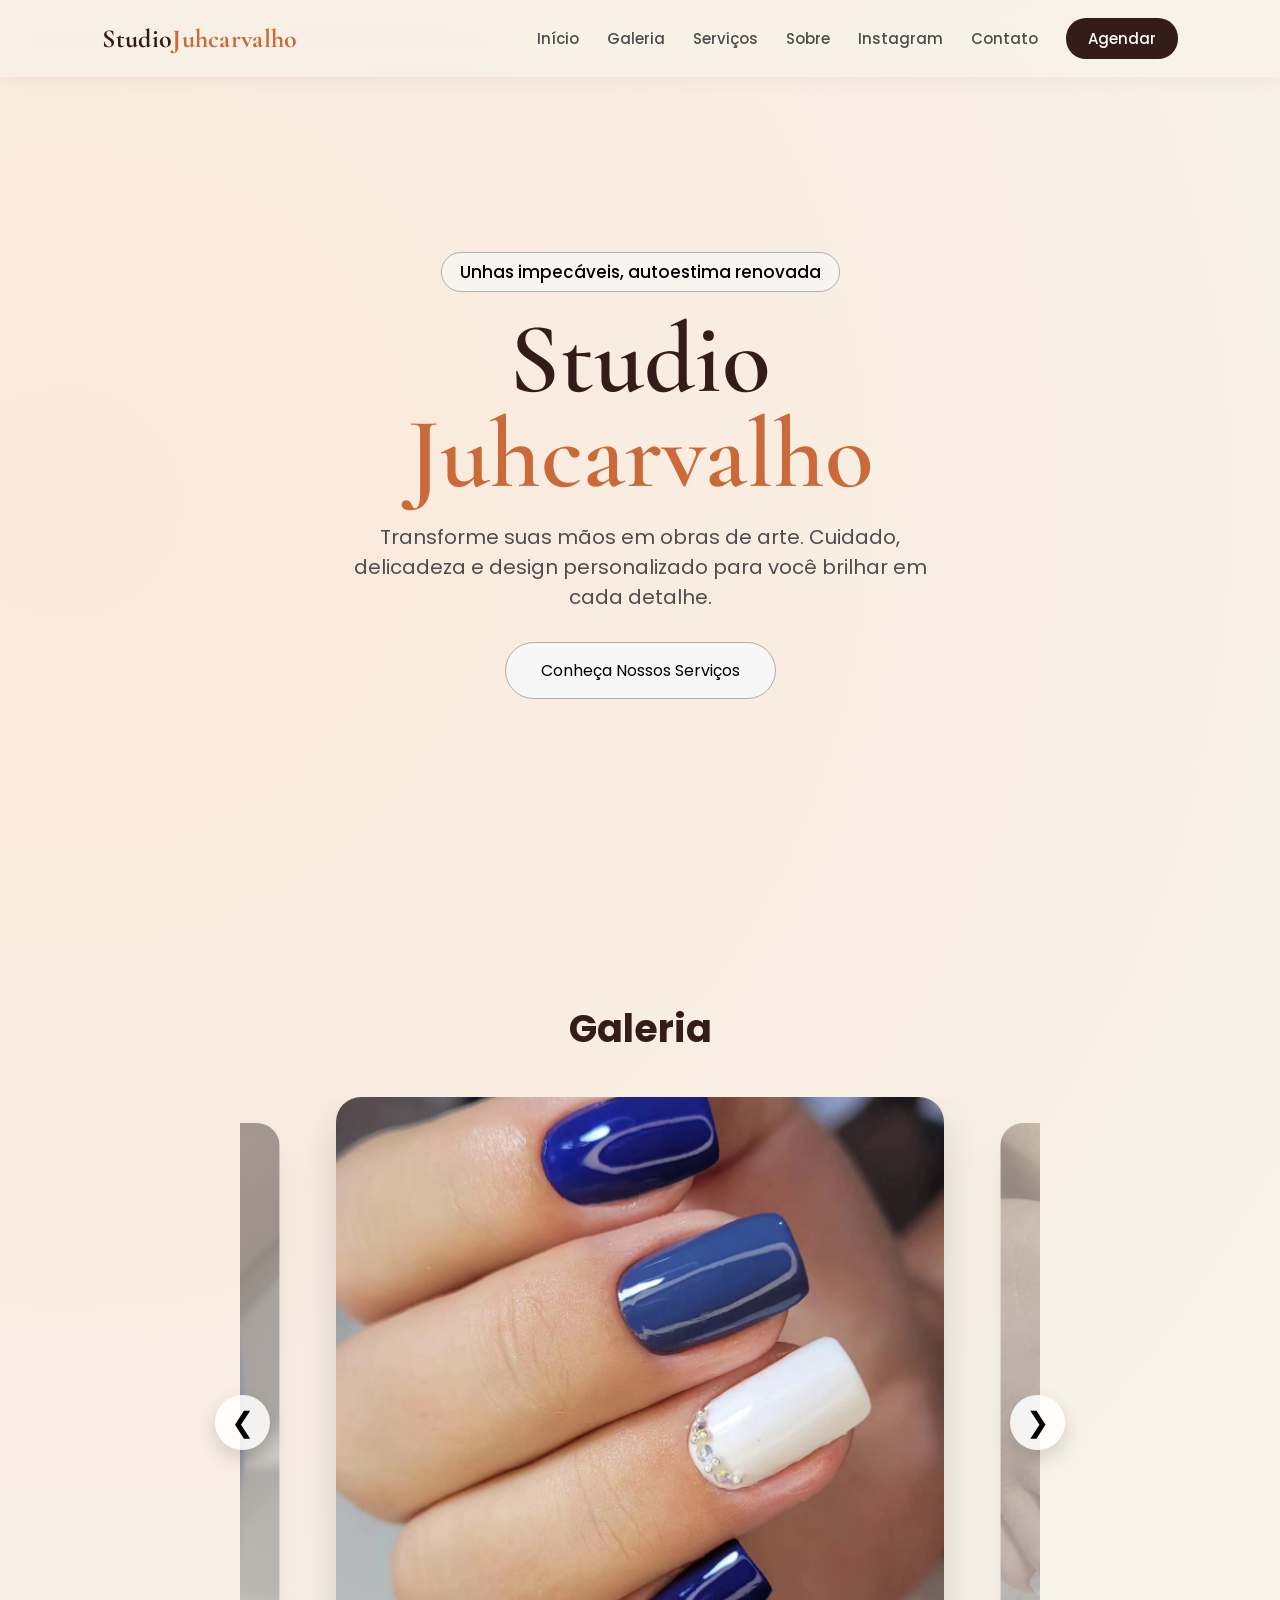
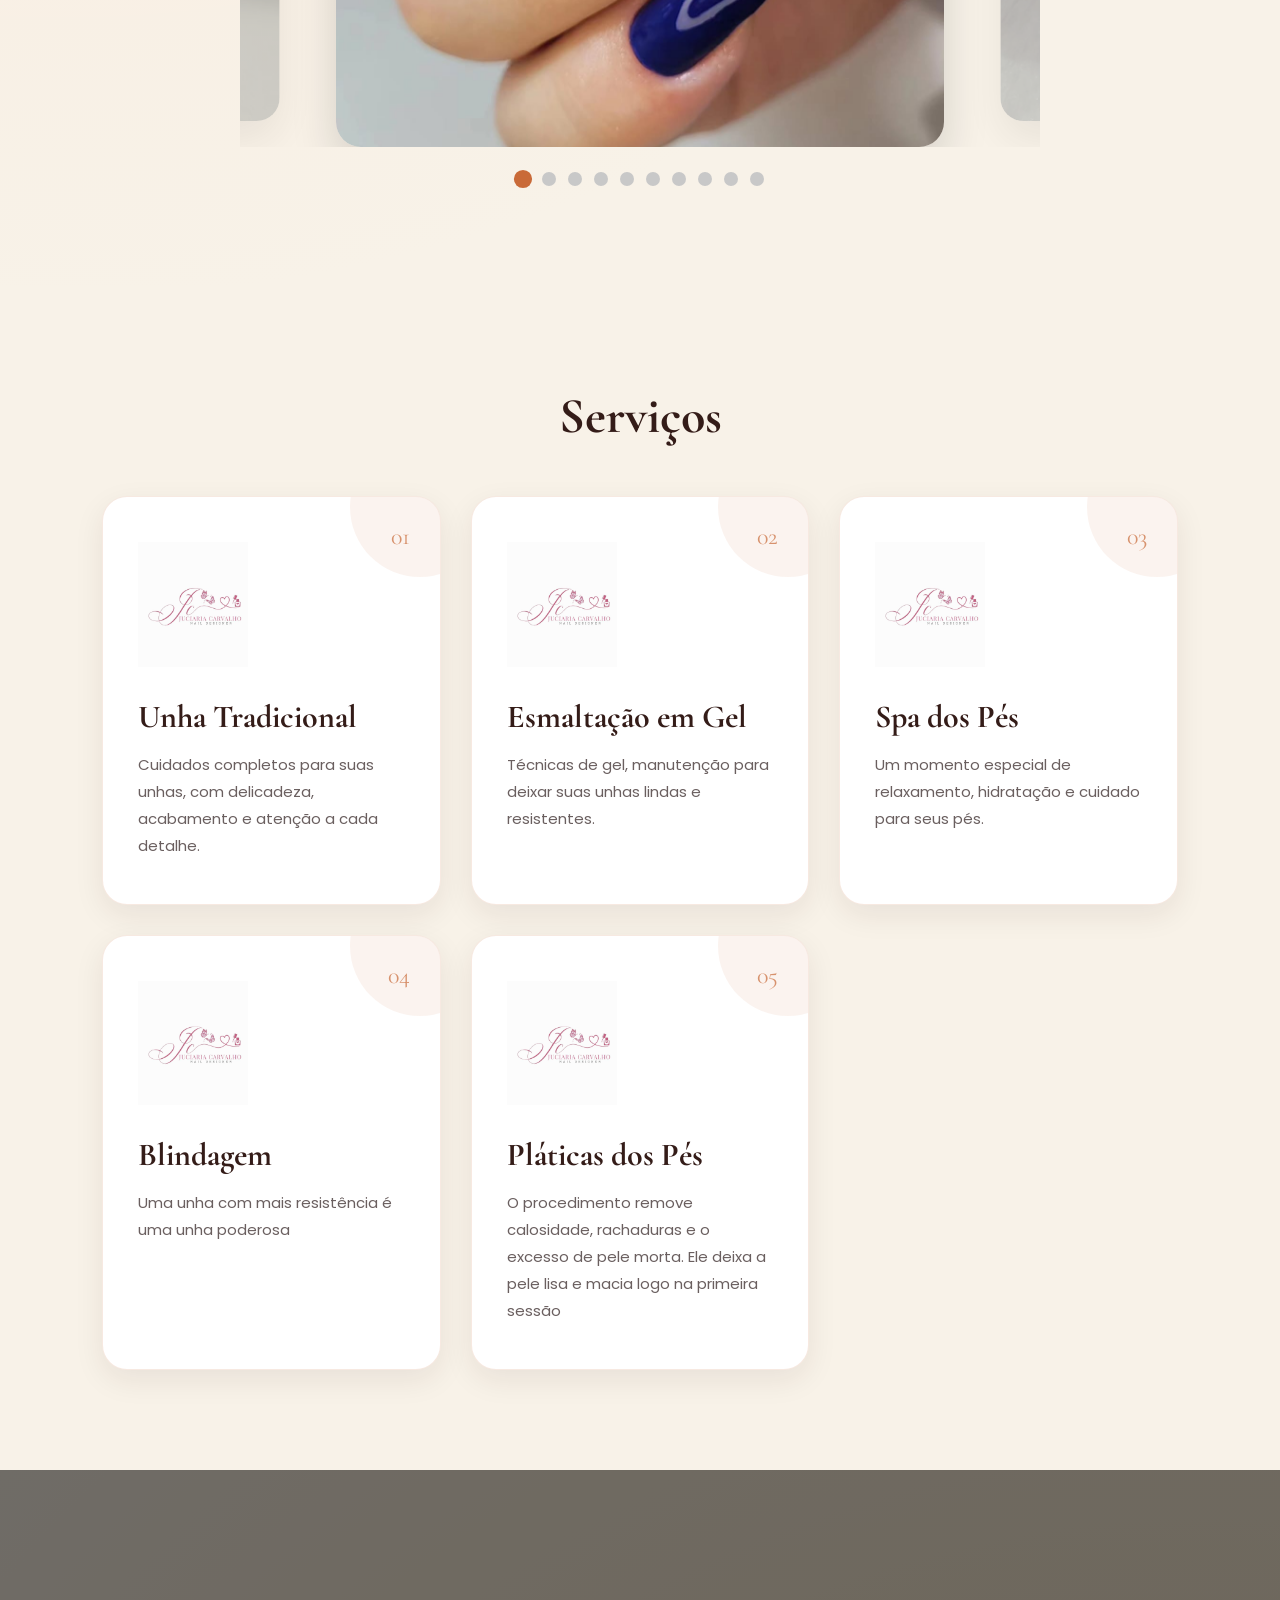
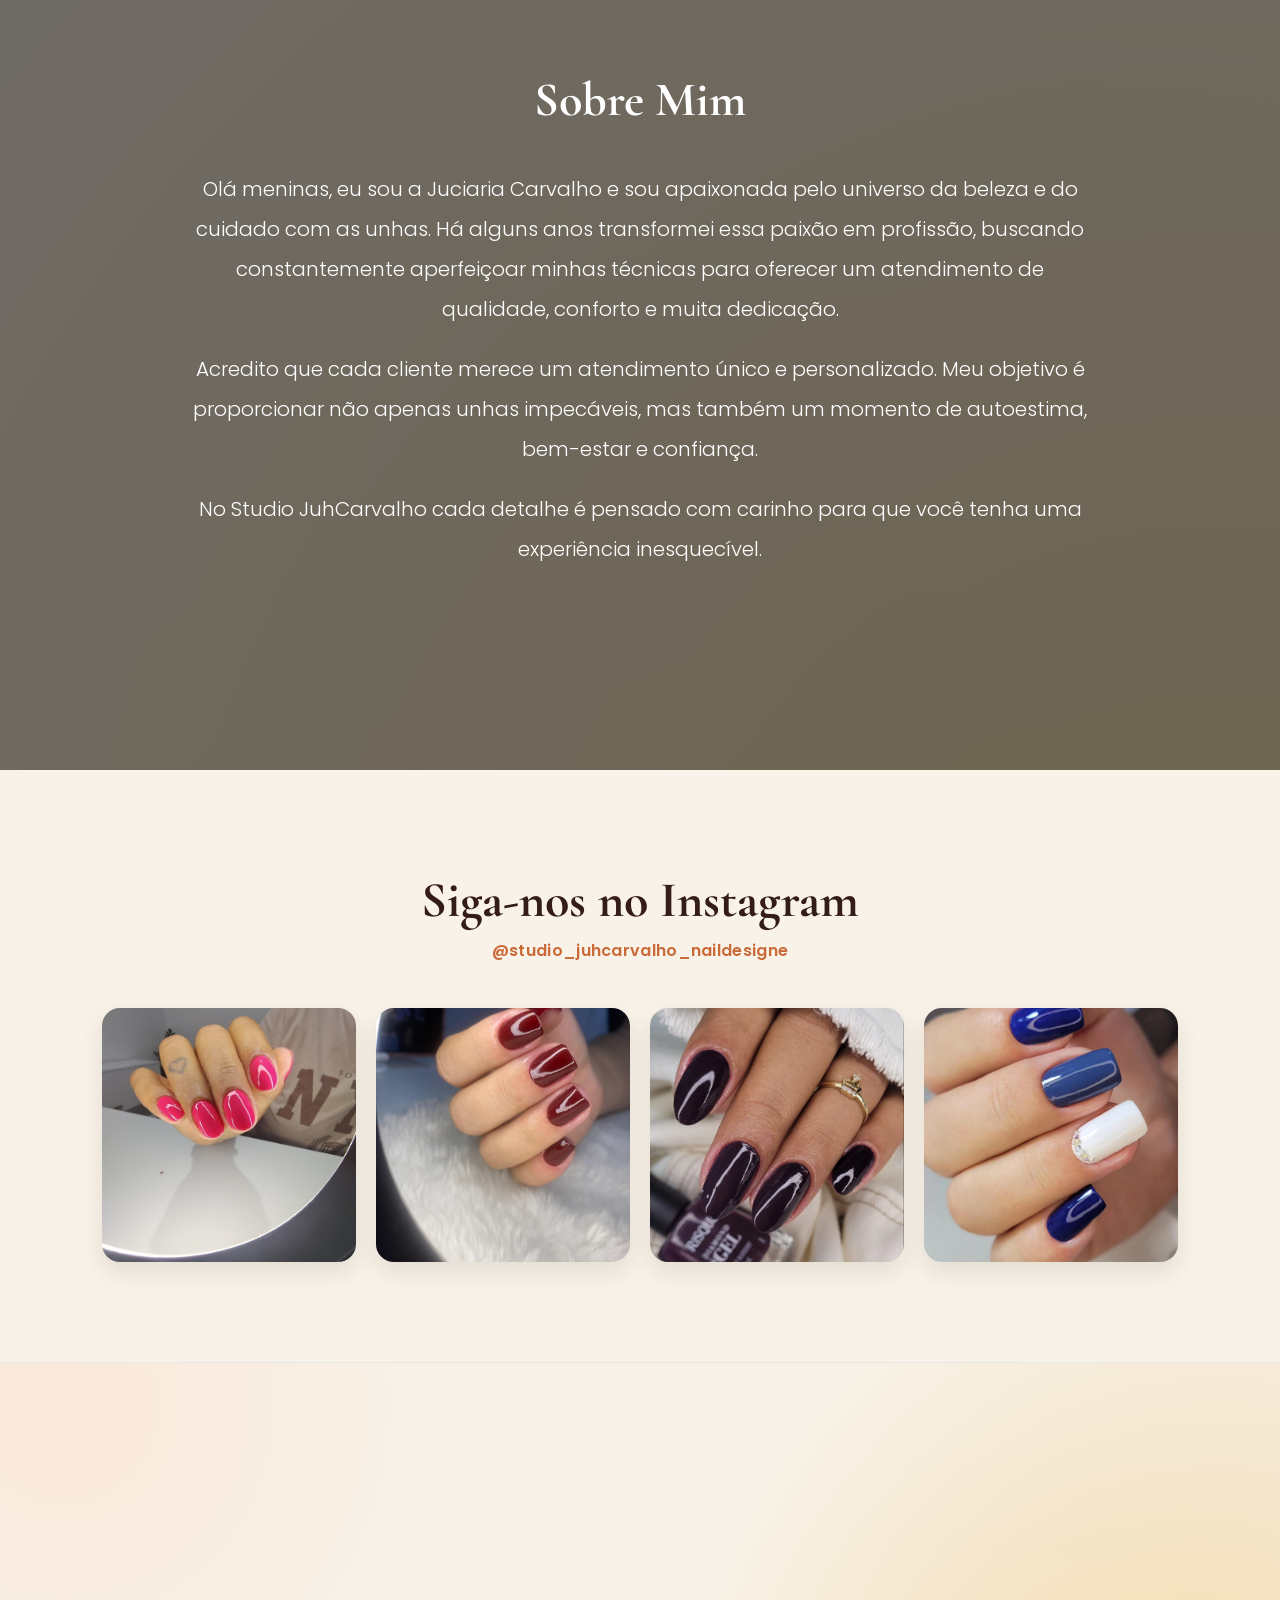
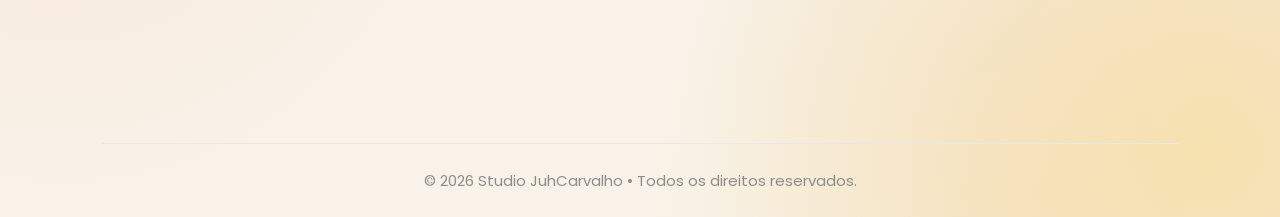
==== commit da0f21c9: "dominio" ====
--- a/index.html
+++ b/index.html
@@ -19,7 +19,7 @@
     <link rel="stylesheet" href="src/css/esmalteria.css">
 
     
-
+<link rel="canonical" href="https://studiojuhcarvalho.com.br/">
 
     <!-- Google Fonts -->
     <link rel="preconnect" href="https://fonts.googleapis.com">
